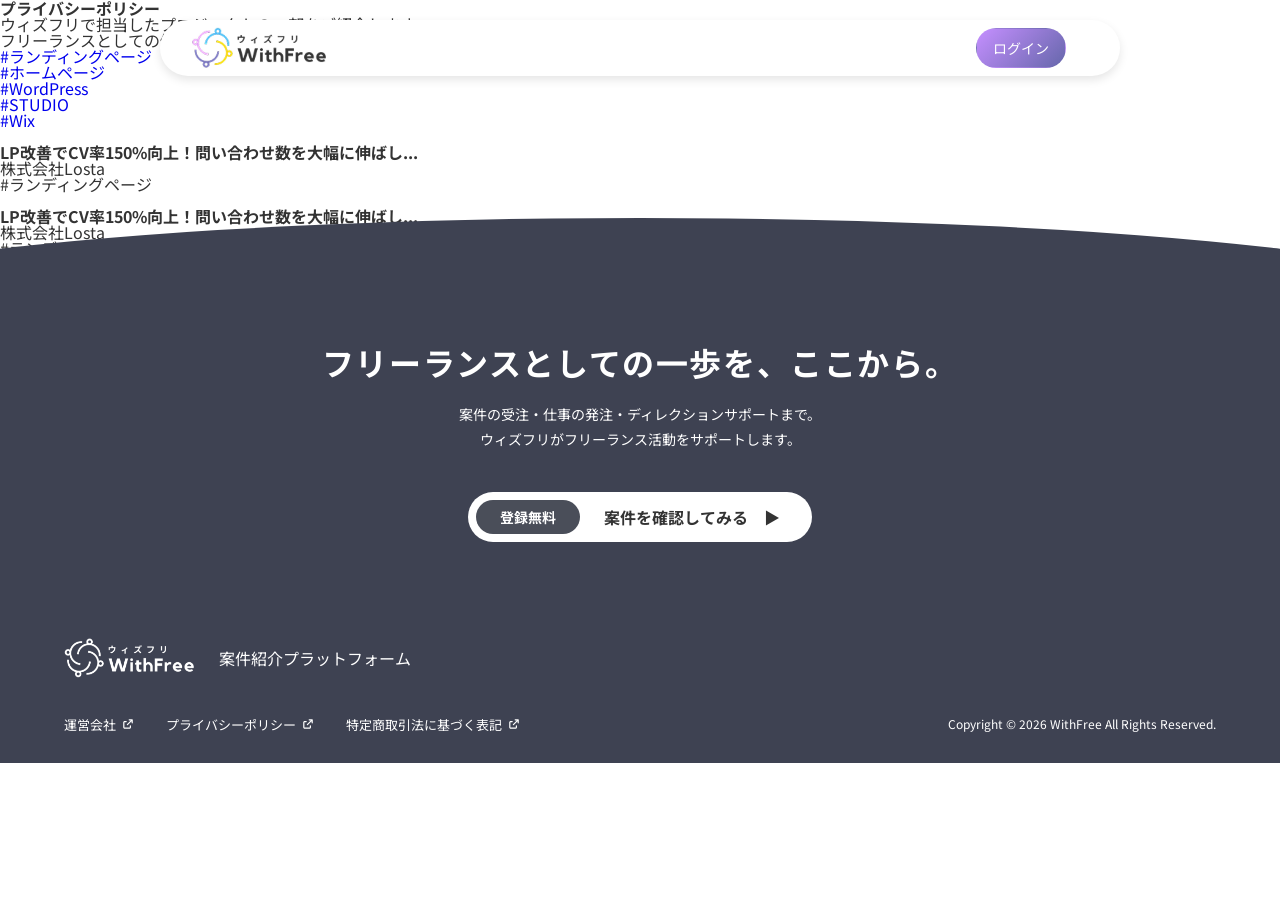
==== archive.html @ 6fb9c6f7 "子ページ　制作事例" ====
<!doctype html>
<html>
  <head>
    <meta charset="UTF-8" />
    <meta name="viewport" content="width=device-width, initial-scale=1.0" />
    <title>
      WithFree(ウィズフリ)-ストック収入も得られる！|クラウドソーシングサイト
    </title>
    <link rel="stylesheet" href="css/style.css" />
    <link
      rel="stylesheet"
      href="https://cdnjs.cloudflare.com/ajax/libs/font-awesome/6.5.1/css/all.min.css"
      integrity="sha512-DTOQO9RWCH3ppGqcWaEA1BIZOC6xxalwEsw9c2QQeAIftl+Vegovlnee1c9QX4TctnWMn13TZye+giMm8e2LwA=="
      crossorigin="anonymous"
      referrerpolicy="no-referrer"
    />
    <link
      href="https://fonts.googleapis.com/css2?family=Noto+Sans+JP:wght@400;700&display=swap"
      rel="stylesheet"
    />
    <link
      href="https://fonts.googleapis.com/css2?family=Barlow:wght@400;600;700;800;900&display=swap"
      rel="stylesheet"
    />
    <link rel="preconnect" href="https://fonts.googleapis.com" />
    <link rel="preconnect" href="https://fonts.gstatic.com" crossorigin />
    <link
      href="https://fonts.googleapis.com/css2?family=Petit+Formal+Script&display=swap"
      rel="stylesheet"
    />
  </head>

  <body class="page-top">
    <div id="loading" class="loading">
      <div class="loader">Loading...</div>
    </div>
    <!-- <div id="page_top"><a href="#"></a></div> -->
    <header>
      <div class="header_inner">
        <h2 class="title">
          <a href="./index.html"><img src="./img/logo-withfree.png" /></a>
        </h2>
        <nav class="header_wrap">
          <div class="header_wrap_nav">
            <a href="" class="header_wrap_nav_a button_login">ログイン</a>
          </div>
        </nav>
        <div class="h-open sp-only">
          <span></span>
          <span></span>
          <span></span>
        </div>
      </div>
      <nav id="h-nav" class="sp-only">
        <div id="h-nav__list">
          <ul>
            <li><a href=""></a></li>
            <li><a href=""></a></li>
            <li><a href=""></a></li>
            <li><a href=""></a></li>
            <li><a href=""></a></li>
            <li><a href=""></a></li>
            <li><a href=""></a></li>
          </ul>
        </div>
      </nav>
    </header>
    <main>
      <article>
        <section id="archive-heading">
          <h2>プライバシーポリシー</h2>
          <p>ウィズフリで担当したプロジェクトの一部をご紹介します。</p>
          <p>フリーランスとしての働き方や案件のイメージをご覧ください。</p>
        </section>
        <section id="archive-works">
          <ul class="archive-works_category">
            <li><a href="#">#ランディングページ</a></li>
            <li><a href="#">#ホームページ</a></li>
            <li><a href="#">#WordPress</a></li>
            <li><a href="#">#STUDIO</a></li>
            <li><a href="#">#Wix</a></li>
          </ul>
          <div class="archive-works_all">
            <div class="archive-works_all_card">
              <div class="archive-works_all_card_img">
                <img src="" />
              </div>
              <h4 class="archive-works_all_card_heading">
                LP改善でCV率150%向上！問い合わせ数を大幅に伸ばし...
              </h4>
              <p class="archive-works_all_card_customer">株式会社Losta</p>
              <p class="archive-works_all_card_category">#ランディングページ</p>
            </div>
            <div class="archive-works_all_card">
              <div class="archive-works_all_card_img">
                <img src="" />
              </div>
              <h4 class="archive-works_all_card_heading">
                LP改善でCV率150%向上！問い合わせ数を大幅に伸ばし...
              </h4>
              <p class="archive-works_all_card_customer">株式会社Losta</p>
              <p class="archive-works_all_card_category">#ランディングページ</p>
            </div>
            <div class="archive-works_all_card">
              <div class="archive-works_all_card_img">
                <img src="" />
              </div>
              <h4 class="archive-works_all_card_heading">
                LP改善でCV率150%向上！問い合わせ数を大幅に伸ばし...
              </h4>
              <p class="archive-works_all_card_customer">株式会社Losta</p>
              <p class="archive-works_all_card_category">#ランディングページ</p>
            </div>
          </div>
        </section>
        <footer>
          <div class="footer-wrapper">
            <div class="footer-wrapper_message">
              <h3>フリーランスとしての一歩を、ここから。</h3>
              <p>案件の受注・仕事の発注・ディレクションサポートまで。</p>
              <p>ウィズフリがフリーランス活動をサポートします。</p>
              <div class="top-cta_free_button">
                <h5 class="top-cta_free_button_registration">登録無料</h5>
                <h5 class="top-cta_free_button_serch">案件を確認してみる　▶</h5>
              </div>
            </div>
            <div class="footer-wrapper_info">
              <img src="./img/ロゴ_ウィズフリ.svg" />
              <h6>案件紹介プラットフォーム</h6>
            </div>
            <div class="footer-wrapper_bottom">
              <ul>
                <li>
                  <a>運営会社 <img src="./img/icon_arrow.svg" /></a>
                </li>
                <li>
                  <a>プライバシーポリシー <img src="./img/icon_arrow.svg" /></a>
                </li>
                <li>
                  <a
                    >特定商取引法に基づく表記 <img src="./img/icon_arrow.svg"
                  /></a>
                </li>
              </ul>
              <h6>Copyright © 2026 WithFree All Rights Reserved.</h6>
            </div>
          </div>
        </footer>
      </article>
    </main>
    <script src="https://ajax.googleapis.com/ajax/libs/jquery/3.7.0/jquery.min.js"></script>
    <script src="./js/loading.js"></script>
    <script type="text/javascript" src="./js/header.js"></script>
    <script type="text/javascript" src="./js/fadein.js"></script>
    <script type="text/javascript" src="./js/faq.js"></script>
    <script type="text/javascript" src="./js/casestudies-slider.js"></script>
    <script type="text/javascript" src="./js/smooth_scroll.js"></script>
  </body>
</html>
---- css/style.css ----
@charset "UTF-8";
html,
body,
div,
span,
object,
iframe,
h1,
h2,
h3,
h4,
h5,
h6,
p,
blockquote,
pre,
abbr,
address,
cite,
code,
del,
dfn,
em,
img,
ins,
kbd,
q,
samp,
small,
strong,
sub,
sup,
var,
b,
i,
dl,
dt,
dd,
ol,
ul,
li,
fieldset,
form,
label,
legend,
table,
caption,
tbody,
tfoot,
thead,
tr,
th,
td,
article,
aside,
canvas,
details,
figcaption,
figure,
footer,
header,
hgroup,
menu,
nav,
section,
summary,
time,
mark,
audio,
video {
  margin: 0;
  padding: 0;
  border: 0;
  outline: 0;
  font-size: 100%;
  vertical-align: baseline;
  background: transparent;
}

body {
  line-height: 1;
}

article,
aside,
details,
figcaption,
figure,
footer,
header,
hgroup,
menu,
nav,
section {
  display: block;
}

nav ul {
  list-style: none;
}

blockquote,
q {
  quotes: none;
}

blockquote:before,
blockquote:after,
q:before,
q:after {
  content: "";
  content: none;
}

a {
  margin: 0;
  padding: 0;
  font-size: 100%;
  vertical-align: baseline;
  background: transparent;
  border: none;
}

/* change colours to suit your needs */
ins {
  background-color: #ff9;
  color: #000;
  text-decoration: none;
}

/* change colours to suit your needs */
mark {
  background-color: #ff9;
  color: #000;
  font-style: italic;
  font-weight: bold;
}

del {
  text-decoration: line-through;
}

abbr[title],
dfn[title] {
  border-bottom: 1px dotted;
  cursor: help;
}

table {
  border-collapse: collapse;
  border-spacing: 0;
}

/* change border colour to suit your needs */
hr {
  display: block;
  height: 1px;
  border: 0;
  border-top: 1px solid #cccccc;
  margin: 1em 0;
  padding: 0;
}

input,
select {
  vertical-align: middle;
}

ul {
  list-style: none;
}

li {
  list-style: none;
}

html,
body {
  scroll-behavior: smooth;
  overflow-x: hidden;
}

a {
  text-decoration: none;
}

body {
  font-family: "Noto Sans JP", system-ui, -apple-system, "Segoe UI", Roboto, "Helvetica Neue", Arial, "Hiragino Kaku Gothic ProN", "Yu Gothic", Meiryo, sans-serif;
}

.loading {
  position: fixed;
  inset: 0;
  display: grid;
  place-items: center;
  background: #5c6bc0;
  z-index: 99999;
  opacity: 1;
  visibility: visible;
  transition: opacity 0.5s ease, visibility 0.5s ease;
}

/* ロード完了でフェードアウトする */
.loading.is-hidden {
  opacity: 0;
  visibility: hidden;
  pointer-events: none;
}

.loader,
.loader:before,
.loader:after {
  border-radius: 50%;
  width: 2.5em;
  height: 2.5em;
  -webkit-animation-fill-mode: both;
  animation-fill-mode: both;
  -webkit-animation: load7 1.8s infinite ease-in-out;
  animation: load7 1.8s infinite ease-in-out;
}

.loader {
  color: #ffffff;
  font-size: 10px;
  margin: 80px auto;
  position: relative;
  text-indent: -9999em;
  -webkit-transform: translateZ(0);
  -ms-transform: translateZ(0);
  transform: translateZ(0);
  -webkit-animation-delay: -0.16s;
  animation-delay: -0.16s;
}

.loader:before,
.loader:after {
  content: "";
  position: absolute;
  top: 0;
}

.loader:before {
  left: -3.5em;
  -webkit-animation-delay: -0.32s;
  animation-delay: -0.32s;
}

.loader:after {
  left: 3.5em;
}

@-webkit-keyframes load7 {
  0%, 80%, 100% {
    box-shadow: 0 2.5em 0 -1.3em;
  }
  40% {
    box-shadow: 0 2.5em 0 0;
  }
}
@keyframes load7 {
  0%, 80%, 100% {
    box-shadow: 0 2.5em 0 -1.3em;
  }
  40% {
    box-shadow: 0 2.5em 0 0;
  }
}
:root {
  --header-h: 70px;
}

header {
  height: var(--header-h);
  box-sizing: border-box;
  padding: 0;
  position: fixed;
  top: 0;
  left: 0;
  width: 100%;
  z-index: 1000;
  background-color: transparent;
  top: 0;
  left: 0;
  z-index: 1000;
  display: flex;
  align-items: center;
}
header .header_inner {
  width: 70%;
  height: 80%;
  display: flex;
  margin: 2% auto 0;
  padding: 0 2.5%;
  display: flex;
  justify-content: space-between;
  align-items: center;
  gap: 3rem;
  position: relative;
  border-radius: 20%;
  background-color: #ffffff;
  border-radius: 100vmax;
  box-shadow: 0 4px 10px rgba(0, 0, 0, 0.1);
}
header .header_inner .title {
  width: 15%;
}
@media screen and (max-width: 768px) {
  header .header_inner .title {
    width: 20%;
  }
}
@media screen and (max-width: 480px) {
  header .header_inner .title {
    width: 30%;
  }
}
header .header_inner .title a img {
  width: 100%;
  display: block;
  object-fit: cover;
}
header .header_inner .header_wrap {
  width: 15%;
  display: block;
  transition: all 0.5s ease-in-out;
  text-align: center;
  font-size: 14px;
}
@media screen and (max-width: 1024px) {
  header .header_inner .header_wrap {
    width: 60%;
    display: block;
    font-size: 10px;
  }
}
@media screen and (max-width: 768px) {
  header .header_inner .header_wrap {
    display: none;
  }
}
@media screen and (max-width: 480px) {
  header .header_inner .header_wrap {
    display: none;
  }
}
header .header_inner .header_wrap .header_wrap_nav {
  display: inline-block;
  margin: 0 0.5rem;
}
@media screen and (max-width: 1024px) {
  header .header_inner .header_wrap .header_wrap_nav {
    margin: 0 0.5rem;
  }
}
@media screen and (max-width: 768px) {
  header .header_inner .header_wrap .header_wrap_nav {
    margin: 0 0.25rem;
  }
}
header .header_inner .header_wrap .header_wrap_nav_a {
  position: relative;
  display: inline-block;
  text-decoration: none;
  color: #252f66;
  transition: color 0.4s ease, opacity 0.4s ease;
}
header .header_inner .header_wrap .header_wrap_nav_a::after {
  content: "";
  position: absolute;
  left: 0;
  bottom: -6px;
  width: 100%;
  height: 2px;
  background: #252f66;
  transform: scaleX(0);
  transform-origin: left;
  opacity: 0;
  transition: transform 0.4s ease, opacity 0.4s ease;
}
header .header_inner .header_wrap .header_wrap_nav_a:hover::after {
  transform: scaleX(1);
  opacity: 1;
}
header .header_inner .header_wrap .header_wrap_nav_a.button_login {
  padding: 0.75rem 1rem;
  background-image: linear-gradient(135deg, #c58fff 0%, #6667ab 100%);
  color: #ffffff;
  border-radius: 40px;
  display: inline-flex;
  align-items: center;
  justify-content: center;
  border: 1.5px solid transparent;
  transition: background-color 0.4s ease, color 0.4s ease, border-color 0.4s ease, opacity 0.4s ease, transform 0.4s ease;
}
@media screen and (max-width: 1024px) {
  header .header_inner .header_wrap .header_wrap_nav_a.button_login {
    padding: 0.5rem 0.75rem;
  }
}
header .header_inner .header_wrap .header_wrap_nav_a.button_login::after {
  content: none;
}
header .header_inner .header_wrap .header_wrap_nav_a.button_login:hover {
  background-color: #ffffff;
  color: #6667ab;
  background-image: linear-gradient(#ffffff, #ffffff), linear-gradient(135deg, #c58fff 0%, #6667ab 100%); /* 外側のグラデーション枠 */
  background-clip: padding-box, border-box;
  opacity: 1;
}
header .h-open {
  position: absolute;
  z-index: 1000000;
  top: 50%;
  right: 0;
  cursor: pointer;
  aspect-ratio: 1/1;
  width: 3.75rem;
  height: 3.75rem;
  text-align: center;
  transform: translateY(-50%);
}
@media screen and (max-width: 1024px) {
  header .h-open {
    display: none;
  }
}
@media screen and (max-width: 768px) {
  header .h-open {
    display: block;
  }
}
@media screen and (max-width: 480px) {
  header .h-open {
    display: block;
  }
}
@media screen and (max-width: 768px) {
  header .h-open span {
    display: inline-block;
    transition: all 0.4s;
    position: absolute;
    height: 0.2rem;
    border-radius: 2px;
    background-color: #333333;
    width: 50%;
  }
}
header .h-open span:nth-of-type(1) {
  top: 32%;
}
header .h-open span:nth-of-type(2) {
  top: 50%;
}
header .h-open span:nth-of-type(3) {
  top: 68%;
}
header .h-open.active span:nth-of-type(1) {
  left: 24px;
  top: 26px;
  left: 15px;
  transform: translateY(6px) rotate(-45deg);
  width: 50%;
}
header .h-open.active span:nth-of-type(2) {
  opacity: 0;
}
header .h-open.active span:nth-of-type(3) {
  top: 38px;
  left: 15px;
  transform: translateY(-6px) rotate(45deg);
  width: 50%;
}
@media screen and (max-width: 1024px) {
  header .sp-only {
    display: none;
  }
}
@media screen and (max-width: 768px) {
  header .sp-only {
    display: block;
  }
}
@media screen and (max-width: 480px) {
  header .sp-only {
    display: block;
  }
}
header #h-nav {
  display: none;
}
@media screen and (max-width: 768px) {
  header #h-nav {
    display: block;
    position: fixed;
    z-index: 999;
    top: 0;
    right: 0;
    width: 75%;
    height: 100vh;
    background-color: #fff;
    box-shadow: 0px 10px 10px rgba(0, 0, 0, 0.2);
    background-color: #ccc;
    transform: translateX(100%);
    transition: transform 0.5s ease;
  }
}
@media screen and (max-width: 480px) {
  header #h-nav {
    display: block;
    position: fixed;
    z-index: 999;
    top: 0;
    right: 0;
    width: 75%;
    height: 100vh;
    background-color: #fff;
    box-shadow: 0px 10px 10px rgba(0, 0, 0, 0.2);
    background-color: #ccc;
    transform: translateX(100%);
    transition: transform 0.5s ease;
  }
}
header #h-nav ul {
  width: 70%;
  display: block;
  position: absolute;
  z-index: 999;
  top: 50%;
  left: 50%;
  transform: translate(-50%, -50%);
}
header #h-nav ul li {
  text-align: center;
  margin: 20% 0;
}
@media screen and (max-width: 768px) {
  header #h-nav ul li {
    margin: 10% 0;
  }
}
@media screen and (max-width: 480px) {
  header #h-nav ul li {
    margin: 12% 0;
  }
}
header #h-nav ul li a {
  color: #252f66;
  display: inline-block;
  padding: 0 0.5rem;
  font-size: 1.2rem;
  font-weight: 400;
  text-decoration: none;
  border-bottom: 1.5px solid #296aa2;
  line-height: 1.5;
}
@media screen and (max-width: 768px) {
  header #h-nav ul li a {
    font-size: 1rem;
  }
}
@media screen and (max-width: 480px) {
  header #h-nav ul li a {
    font-size: 0.95rem;
  }
}
@media screen and (max-width: 768px) {
  header #h-nav.panelactive {
    transform: translateX(0);
    background-color: #f1f1f1;
  }
}
@media screen and (max-width: 480px) {
  header #h-nav.panelactive {
    transform: translateX(0);
  }
}

/* フェードアップのスタイル */
.fadeUp {
  animation: fadeUpAnime 0.8s forwards; /* fadeUpAnimeを0.8秒で一回実行 */
  opacity: 0;
}

/* フェードレフトのスタイル */
.fadeLeft {
  animation: fadeLeftAnime 0.8s forwards; /* fadeLeftAnimeを0.8秒で一回実行 */
  opacity: 0;
  overflow: hidden;
}

/* フェードライトのスタイル */
.fadeRight {
  animation: fadeRightAnime 0.8s forwards; /* fadeRightAnimeを0.8秒で一回実行 */
  opacity: 0;
  overflow: hidden;
}

/* トリガーアニメーションのスタイル */
.fadeUpTrigger,
.fadeLeftTrigger,
.fadeRightTrigger {
  opacity: 0; /* 最初は非表示 */
}

@keyframes fadeUpAnime {
  from {
    opacity: 0; /* 最初は非表示 */
    transform: translateY(100px); /* 100px下に動かす */
  }
  to {
    opacity: 1; /* 可視化する */
    transform: translateY(0); /* 元の位置に戻す */
  }
}
@keyframes fadeLeftAnime {
  from {
    opacity: 0; /* 最初は非表示 */
    transform: translateX(100px); /* 100px右に動かす */
  }
  to {
    opacity: 1; /* 可視化する */
    transform: translateX(0); /* 元の位置に戻す */
  }
}
@keyframes fadeRightAnime {
  from {
    opacity: 0; /* 最初は非表示 */
    transform: translateX(-100px); /* 100px左に動かす */
  }
  to {
    opacity: 1; /* 可視化する */
    transform: translateX(0); /* 元の位置に戻す */
  }
}
.page-top {
  font-size: 16px;
}
@media screen and (max-width: 1024px) {
  .page-top {
    font-size: 100%;
  }
}
@media screen and (max-width: 768px) {
  .page-top {
    font-size: 60%;
  }
}
@media screen and (max-width: 480px) {
  .page-top {
    font-size: 80%;
  }
}
.page-top {
  box-sizing: border-box;
  color: #333333;
}
.page-top main article #top-fv {
  background-image: url(/img/fv-background.svg);
  background-repeat: no-repeat;
  background-size: cover;
  background-position: center;
}
.page-top main article #top-fv .fv {
  width: 100%;
  background-attachment: fixed;
  background-position: center;
  background-size: cover;
  background-repeat: no-repeat;
  color: #515151;
}
.page-top main article #top-fv .fv .fv-wrapper {
  width: 90%;
  margin: 0 auto;
  padding: 8rem 0 2rem;
  display: flex;
  justify-content: center;
}
.page-top main article #top-fv .fv .fv-wrapper .fv-wrapper_group {
  width: 50%;
}
.page-top main article #top-fv .fv .fv-wrapper .fv-wrapper_group p {
  width: 40%;
  margin: 0 auto;
  padding: 0.5rem 1rem;
  text-align: center;
  color: #ffffff;
  background-image: linear-gradient(135deg, #c58fff 0%, #6667ab 100%);
  border-radius: 20px;
}
.page-top main article #top-fv .fv .fv-wrapper .fv-wrapper_group .fv-wrapper_group_logogroup {
  width: 100%;
  margin: 2rem 0;
  display: flex;
  gap: 5%;
  align-items: center;
}
.page-top main article #top-fv .fv .fv-wrapper .fv-wrapper_group .fv-wrapper_group_logogroup .fv-wrapper_group_logogroup_img {
  width: 30%;
}
.page-top main article #top-fv .fv .fv-wrapper .fv-wrapper_group .fv-wrapper_group_logogroup .fv-wrapper_group_logogroup_img img {
  width: 100%;
}
.page-top main article #top-fv .fv .fv-wrapper .fv-wrapper_group .fv-wrapper_group_logogroup h4 {
  display: inline-block;
  font-size: 22px;
}
.page-top main article #top-fv .fv .fv-wrapper .fv-wrapper_group h1 {
  font-size: 30px;
  line-height: 40px;
}
.page-top main article #top-fv .fv .fv-wrapper .fv-wrapper_group h2 {
  margin: 2rem 0;
  font-size: 18px;
  line-height: 26px;
}
.page-top main article #top-fv .fv .fv-wrapper .fv-wrapper_group .fv-wrapper_group_worries {
  margin: 1rem auto;
}
.page-top main article #top-fv .fv .fv-wrapper .fv-wrapper_group .fv-wrapper_group_worries h3 {
  margin-bottom: 1rem;
  text-align: center;
}
.page-top main article #top-fv .fv .fv-wrapper .fv-wrapper_group .fv-wrapper_group_worries .fv-wrapper_group_worries_img {
  width: 60%;
  margin: 0 auto;
}
.page-top main article #top-fv .fv .fv-wrapper .fv-wrapper_group .fv-wrapper_group_worries .fv-wrapper_group_worries_img img {
  width: 100%;
}
.page-top main article #top-fv .fv .fv-wrapper .fv-wrapper_img {
  width: 50%;
}
.page-top main article #top-fv .fv .fv-wrapper .fv-wrapper_img img {
  width: 100%;
}
.page-top main article #top-fv #top-customers {
  padding: 1rem 0;
  background-color: #ffffff;
}
.page-top main article #top-fv #top-customers .top-customers_slider {
  display: flex;
  gap: 1.5rem;
  overflow: hidden;
}
.page-top main article #top-fv #top-customers .top-customers_slider li {
  width: auto;
  height: 100%;
}
.page-top main article #top-fv #top-customers .top-customers_slider :nth-child(odd) {
  animation: loop3 80s -40s linear infinite;
}
.page-top main article #top-fv #top-customers .top-customers_slider :nth-child(even) {
  animation: loop4 80s linear infinite;
}
@keyframes loop3 {
  0% {
    transform: translateX(100%);
  }
  to {
    transform: translateX(-100%);
  }
}
@keyframes loop4 {
  0% {
    transform: translateX(0);
  }
  to {
    transform: translateX(-200%);
  }
}
.page-top main article #top-fv #top-forallfreelancers .top-forallfreelancers_wrapper {
  width: 90%;
  margin: 0 auto;
  padding: 4rem 0;
}
.page-top main article #top-fv #top-forallfreelancers .top-forallfreelancers_wrapper h3 {
  display: inline-block;
  background-image: linear-gradient(to right, #c58fff 0%, #6667ab 100%);
  -webkit-background-clip: text;
  background-clip: text;
  color: transparent;
  font-size: 40px;
  font-weight: bold;
  opacity: 0.2;
}
.page-top main article #top-fv #top-forallfreelancers .top-forallfreelancers_wrapper p {
  margin: 2rem 0;
  line-height: 1.5;
  color: #4b5563;
  font-weight: bold;
}
.page-top main article #top-fv #top-forallfreelancers .top-forallfreelancers_wrapper .top-forallfreelancers_wrapper_slider {
  display: flex;
  gap: 1.5rem;
  overflow: hidden;
}
.page-top main article #top-fv #top-forallfreelancers .top-forallfreelancers_wrapper .top-forallfreelancers_wrapper_slider li {
  width: 100%;
  height: 100%;
  flex-shrink: 0;
  width: calc((100% - 4.5rem) / 4);
  animation: loopSlider 20s ease-in-out infinite;
}
.page-top main article #top-fv #top-forallfreelancers .top-forallfreelancers_wrapper .top-forallfreelancers_wrapper_slider li img {
  width: 100%;
  height: auto;
  display: block;
}
.page-top main article #top-fv #top-forallfreelancers .top-forallfreelancers_wrapper .slider-pagination {
  display: flex;
  justify-content: flex-end;
  gap: 8px;
  margin-top: 24px;
}
.page-top main article #top-fv #top-forallfreelancers .top-forallfreelancers_wrapper .slider-pagination .dot {
  width: 32px;
  height: 3px;
  background-color: #ffffff;
  animation: activeDot 20s infinite;
}
.page-top main article #top-fv #top-forallfreelancers .top-forallfreelancers_wrapper .slider-pagination .dot:nth-child(1) {
  animation-delay: 0s;
}
.page-top main article #top-fv #top-forallfreelancers .top-forallfreelancers_wrapper .slider-pagination .dot:nth-child(2) {
  animation-delay: -15s;
}
.page-top main article #top-fv #top-forallfreelancers .top-forallfreelancers_wrapper .slider-pagination .dot:nth-child(3) {
  animation-delay: -10s;
}
.page-top main article #top-fv #top-forallfreelancers .top-forallfreelancers_wrapper .slider-pagination .dot:nth-child(4) {
  animation-delay: -5s;
}
@keyframes loopSlider {
  /* 1枚目（初期位置）で一時停止：0%〜15% */
  0%, 15% {
    transform: translateX(0);
  }
  /* 2枚目へ移動して一時停止：25%〜40% */
  25%, 40% {
    transform: translateX(calc(-100% - 1.5rem));
  }
  /* 3枚目へ移動して一時停止：50%〜65% */
  50%, 65% {
    transform: translateX(calc(-200% - 3rem));
  }
  /* 4枚目へ移動して一時停止：75%〜90% */
  75%, 90% {
    transform: translateX(calc(-300% - 4.5rem));
  }
  /* 次のループへ繋ぐ（1枚目と同じ状態）：100% */
  100% {
    transform: translateX(calc(-400% - 6rem));
  }
}
@keyframes activeDot {
  0%, 24.99% {
    background-color: #6667ab;
  }
  25%, 100% {
    background-color: #ffffff;
  }
}
.page-top main article #top-introduction {
  background-image: url(/img/introduction.svg);
  background-size: cover;
  background-position: center;
  background-repeat: no-repeat;
}
.page-top main article #top-introduction .top-introduction_wrapper {
  width: 90%;
  margin: 0 auto;
  padding: 5vw 0;
}
.page-top main article #top-introduction .top-introduction_wrapper h4 {
  padding: 3rem 0;
  line-height: 1.5;
  font-size: 30px;
  color: #515151;
}
.page-top main article #top-introduction .top-introduction_wrapper .top-introduction_wrapper_group {
  width: 80%;
  margin-bottom: -120px;
  padding: 2rem 2rem;
  display: flex;
  flex-wrap: wrap;
  gap: 1rem;
  background-color: #ffffff;
  box-shadow: 0 4px 20px rgba(0, 0, 0, 0.1);
  border-radius: 0 50px 0 0;
  position: relative;
  z-index: 5;
}
.page-top main article #top-introduction .top-introduction_wrapper .top-introduction_wrapper_group li {
  padding: 0.5rem 1rem;
  background-color: #f1f1f1;
  border-radius: 20px;
  font-weight: 500;
  white-space: nowrap;
}
.page-top main article #top-features {
  background-image: url(/img/featuresofwithfree.svg);
  background-repeat: no-repeat;
  background-size: cover;
  background-position: center;
  padding: 8rem 0 4rem;
  color: #515151;
}
.page-top main article #top-features .top-features_wrapper {
  width: 90%;
  margin: 0 auto;
}
.page-top main article #top-features .top-features_wrapper .top-features_wrapper_heading {
  text-align: center;
}
.page-top main article #top-features .top-features_wrapper .top-features_wrapper_heading .top-features_wrapper_heading_main {
  margin: 0.5rem 0;
  font-size: 34px;
}
.page-top main article #top-features .top-features_wrapper .top-features_wrapper_heading .top-features_wrapper_heading_sub {
  margin-bottom: 2rem;
  font-size: 18px;
}
.page-top main article #top-features .top-features_wrapper .top-features_wrapper_heading p {
  line-height: 1.5;
  font-size: 16px;
}
.page-top main article #top-features .top-features_wrapper .top-features_wrapper_point {
  display: flex;
  justify-content: center;
  align-items: center;
  margin: 2rem 0;
  gap: 2.5%;
}
.page-top main article #top-features .top-features_wrapper .top-features_wrapper_point .top-features_wrapper_point_item {
  padding: 0.5rem 1rem 0.75rem;
  background-image: linear-gradient(-45deg, #a5b1f4 0%, #6b7dd7 100%);
  color: #ffffff;
  line-height: 1.25;
  border-radius: 50px;
  text-align: center;
}
.page-top main article #top-features .top-features_wrapper .top-features_wrapper_point .top-features_wrapper_point_item span {
  font-size: 10px;
  line-height: 2;
  letter-spacing: 0.05em;
}
.page-top main article #top-features .top-features_wrapper .top-features_wrapper_group {
  display: flex;
  justify-content: center;
  align-items: center;
  margin-bottom: 4rem;
}
.page-top main article #top-features .top-features_wrapper .top-features_wrapper_group:nth-child(even) {
  flex-direction: row-reverse;
}
.page-top main article #top-features .top-features_wrapper .top-features_wrapper_group .top-features_wrapper_group_img {
  width: 48%;
}
.page-top main article #top-features .top-features_wrapper .top-features_wrapper_group .top-features_wrapper_group_img img {
  width: 100%;
  height: auto;
}
.page-top main article #top-features .top-features_wrapper .top-features_wrapper_group .top-features_wrapper_group_description {
  width: 48%;
}
.page-top main article #top-features .top-features_wrapper .top-features_wrapper_group .top-features_wrapper_group_description .top-features_wrapper_group_description_heading {
  display: flex;
  align-items: flex-end;
  gap: 1rem;
  margin-bottom: 1.75rem;
}
.page-top main article #top-features .top-features_wrapper .top-features_wrapper_group .top-features_wrapper_group_description .top-features_wrapper_group_description_heading .top-features_wrapper_group_description_headin_gnumber {
  font-size: 60px;
  font-weight: bold;
  color: #6667ab;
  line-height: 1;
  padding-bottom: 0.5rem;
}
.page-top main article #top-features .top-features_wrapper .top-features_wrapper_group .top-features_wrapper_group_description .top-features_wrapper_group_description_heading .top-features_wrapper_group_description_heading_slash {
  display: inline-block;
  width: 4rem;
  height: 2px;
  background-color: #dadada;
  transform: rotate(-60deg);
  margin-bottom: 1rem;
}
.page-top main article #top-features .top-features_wrapper .top-features_wrapper_group .top-features_wrapper_group_description .top-features_wrapper_group_description_heading .top-features_wrapper_group_description_heading_title {
  font-size: 24px;
  font-weight: bold;
  color: #333333;
  margin: 0 0 6px 0;
}
.page-top main article #top-features .top-features_wrapper .top-features_wrapper_group .top-features_wrapper_group_description p {
  line-height: 1.6;
  color: #666666;
  margin-bottom: 32px;
}
.page-top main article #top-features .top-features_wrapper .top-features_wrapper_group .top-features_wrapper_group_description .top-features_wrapper_group_description_category {
  background-color: #ffffff;
  padding: 1.5rem;
  display: flex;
  flex-wrap: wrap;
  gap: 0.75rem;
  border-radius: 10px;
  box-shadow: 0 4px 20px rgba(0, 0, 0, 0.05);
}
.page-top main article #top-features .top-features_wrapper .top-features_wrapper_group .top-features_wrapper_group_description .top-features_wrapper_group_description_category li {
  background-color: #f1f1f1;
  padding: 0.5rem 1rem;
  border-radius: 50px;
  font-size: 12px;
  color: #2b2b33;
  white-space: nowrap;
}
.page-top main article #top-features .top-features_wrapper .top-features_wrapper_group .top-features_wrapper_group_description .top-features_wrapper_group_description_category li:last-child {
  background-color: transparent;
  padding: 0.5rem 1rem;
  color: #777777;
}
.page-top main article #top-whychoosewithfree {
  margin-top: 4rem;
}
.page-top main article #top-whychoosewithfree .top-whychoosewithfree_wrapper {
  width: 90%;
  margin: 0 auto;
}
.page-top main article #top-whychoosewithfree .top-whychoosewithfree_wrapper .top-whychoosewithfree_wrapper_heading {
  text-align: center;
}
.page-top main article #top-whychoosewithfree .top-whychoosewithfree_wrapper .top-whychoosewithfree_wrapper_heading .top-whychoosewithfree_wrapper_heading_main {
  margin: 0.5rem 0;
  font-size: 34px;
}
.page-top main article #top-whychoosewithfree .top-whychoosewithfree_wrapper .top-whychoosewithfree_wrapper_heading .top-whychoosewithfree_wrapper_heading_sub {
  margin-bottom: 2rem;
  font-size: 18px;
}
.page-top main article #top-whychoosewithfree .top-whychoosewithfree_wrapper .top-whychoosewithfree_wrapper_merit {
  display: flex;
  justify-content: center;
  align-items: center;
  justify-content: flex-start;
  gap: 2rem;
  margin-right: auto;
}
.page-top main article #top-whychoosewithfree .top-whychoosewithfree_wrapper .top-whychoosewithfree_wrapper_merit li {
  padding: 0.5rem 1rem;
  border-radius: 20px;
  font-size: 16px;
}
.page-top main article #top-whychoosewithfree .top-whychoosewithfree_wrapper .top-whychoosewithfree_wrapper_merit .top-whychoosewithfree_wrapper_merit_accept {
  color: #ffffff;
  background-image: linear-gradient(-45deg, #a5b1f4 0%, #6b7dd7 100%);
}
.page-top main article #top-whychoosewithfree .top-whychoosewithfree_wrapper .top-whychoosewithfree_wrapper_merit .top-whychoosewithfree_wrapper_merit_order {
  color: #6b7dd7;
  border: 1.5px solid transparent;
  background-image: linear-gradient(#ffffff, #ffffff), linear-gradient(-45deg, #a5b1f4 0%, #6b7dd7 100%); /* 外側のグラデーション枠 */
  background-clip: padding-box, border-box;
}
.page-top main article #top-whychoosewithfree .top-whychoosewithfree_wrapper .top-whychoosewithfree_wrapper_group {
  margin-top: 4rem;
}
.page-top main article #top-whychoosewithfree .top-whychoosewithfree_wrapper .top-whychoosewithfree_wrapper_group .top-whychoosewithfree_wrapper_group_heading {
  display: flex;
  align-items: center;
  gap: 1.5rem;
  padding-bottom: 1.5rem;
  border-bottom: 2px dotted #cccccc;
  margin-bottom: 1.5rem;
}
.page-top main article #top-whychoosewithfree .top-whychoosewithfree_wrapper .top-whychoosewithfree_wrapper_group .top-whychoosewithfree_wrapper_group_heading .top-whychoosewithfree_wrapper_group_heading_number {
  background-color: #5c6bc0;
  color: #ffffff;
  border-radius: 50%;
  width: 72px;
  height: 72px;
  display: flex;
  flex-direction: column;
  justify-content: center;
  align-items: center;
  flex-shrink: 0;
}
.page-top main article #top-whychoosewithfree .top-whychoosewithfree_wrapper .top-whychoosewithfree_wrapper_group .top-whychoosewithfree_wrapper_group_heading .top-whychoosewithfree_wrapper_group_heading_number p:first-child {
  font-size: 12px;
  margin: 0 0 4px 0;
}
.page-top main article #top-whychoosewithfree .top-whychoosewithfree_wrapper .top-whychoosewithfree_wrapper_group .top-whychoosewithfree_wrapper_group_heading .top-whychoosewithfree_wrapper_group_heading_number p:last-child {
  font-size: 28px;
  font-weight: bold;
}
.page-top main article #top-whychoosewithfree .top-whychoosewithfree_wrapper .top-whychoosewithfree_wrapper_group .top-whychoosewithfree_wrapper_group_heading h4 {
  font-size: 24px;
  font-weight: bold;
  color: #333333;
  margin: 0;
}
.page-top main article #top-whychoosewithfree .top-whychoosewithfree_wrapper .top-whychoosewithfree_wrapper_group > p {
  line-height: 1.8;
  color: #666666;
  margin-bottom: 2.5rem;
}
.page-top main article #top-whychoosewithfree .top-whychoosewithfree_wrapper .top-whychoosewithfree_wrapper_group .top-whychoosewithfree_wrapper_group_card {
  display: flex;
  justify-content: space-between;
  gap: 24px;
}
.page-top main article #top-whychoosewithfree .top-whychoosewithfree_wrapper .top-whychoosewithfree_wrapper_group .top-whychoosewithfree_wrapper_group_card .top-whychoosewithfree_wrapper_group_card_item {
  width: calc((100% - 48px) / 3);
  background-color: #ffffff;
  border-radius: 12px;
  box-shadow: 0 4px 15px rgba(0, 0, 0, 0.05);
  overflow: hidden;
}
.page-top main article #top-whychoosewithfree .top-whychoosewithfree_wrapper .top-whychoosewithfree_wrapper_group .top-whychoosewithfree_wrapper_group_card .top-whychoosewithfree_wrapper_group_card_item .top-whychoosewithfree_wrapper_group_card_item_img {
  background-color: #f2f2f2;
  padding: 30px 20px;
  text-align: center;
  display: flex;
  justify-content: center;
  align-items: center;
}
.page-top main article #top-whychoosewithfree .top-whychoosewithfree_wrapper .top-whychoosewithfree_wrapper_group .top-whychoosewithfree_wrapper_group_card .top-whychoosewithfree_wrapper_group_card_item .top-whychoosewithfree_wrapper_group_card_item_img img {
  width: 80%;
  height: auto;
  object-fit: contain;
}
.page-top main article #top-whychoosewithfree .top-whychoosewithfree_wrapper .top-whychoosewithfree_wrapper_group .top-whychoosewithfree_wrapper_group_card .top-whychoosewithfree_wrapper_group_card_item .top-whychoosewithfree_wrapper_group_card_item_content {
  padding: 24px 20px;
}
.page-top main article #top-whychoosewithfree .top-whychoosewithfree_wrapper .top-whychoosewithfree_wrapper_group .top-whychoosewithfree_wrapper_group_card .top-whychoosewithfree_wrapper_group_card_item .top-whychoosewithfree_wrapper_group_card_item_content h3 {
  font-size: 18px;
  font-weight: bold;
  color: #333333;
  text-align: center;
  margin: 0 0 16px 0;
}
.page-top main article #top-whychoosewithfree .top-whychoosewithfree_wrapper .top-whychoosewithfree_wrapper_group .top-whychoosewithfree_wrapper_group_card .top-whychoosewithfree_wrapper_group_card_item .top-whychoosewithfree_wrapper_group_card_item_content p {
  font-size: 12px;
  line-height: 1.6;
  color: #666666;
  text-align: left;
  margin: 0;
}
.page-top main article #top-environment {
  margin: 4rem 0;
}
.page-top main article #top-environment .top-environment_wrapper {
  width: 90%;
  margin: 0 auto;
}
.page-top main article #top-environment .top-environment_wrapper h3 {
  font-size: 30px;
  line-height: 1.5;
}
.page-top main article #top-environment .top-environment_wrapper h3 span {
  margin: 0 0.2rem;
  background-image: linear-gradient(to right, #c58fff 0%, #6667ab 100%);
  -webkit-background-clip: text;
  background-clip: text;
  color: transparent;
  font-weight: bolder;
  font-size: 38px;
}
.page-top main article #top-environment .top-environment_wrapper .top-environment_group {
  display: flex;
  justify-content: space-between;
  gap: 5%;
}
.page-top main article #top-environment .top-environment_wrapper .top-environment_group .top-environment_group_textbox {
  width: 50%;
}
.page-top main article #top-environment .top-environment_wrapper .top-environment_group .top-environment_group_textbox .top-environment_group_textbox_text {
  margin: 1.5rem 0;
  line-height: 1.5;
}
.page-top main article #top-environment .top-environment_wrapper .top-environment_group .top-environment_group_textbox .top-environment_group_textbox_text span {
  margin: 0 0.2rem;
  background-image: linear-gradient(to right, #c58fff 0%, #6667ab 100%);
  -webkit-background-clip: text;
  background-clip: text;
  color: transparent;
  font-weight: bolder;
  font-size: 20px;
}
.page-top main article #top-environment .top-environment_wrapper .top-environment_group .top-environment_group_img {
  width: 40%;
  align-self: center;
}
.page-top main article #top-environment .top-environment_wrapper .top-environment_group .top-environment_group_img img {
  width: 100%;
}
.page-top main article .top-cta_free {
  position: relative;
  overflow: hidden;
  z-index: 1;
  padding: 8rem 0;
  margin-top: -50px;
  margin-bottom: -5px;
  background-image: linear-gradient(135deg, rgba(138, 178, 226, 0.85) 0%, rgba(155, 120, 198, 0.85) 100%), url("/img/cta_backgroundimg.svg");
  background-size: cover;
  background-position: center;
  background-repeat: no-repeat;
  color: #ffffff;
  text-align: center;
  -webkit-mask-image: radial-gradient(ellipse 60% 50px at top center, transparent 99%, black 100%);
  mask-image: radial-gradient(ellipse 60% 50px at top center, transparent 99%, black 100%);
}
.page-top main article .top-cta_free::after {
  content: "";
  position: absolute;
  left: -10%;
  width: 120%;
  height: 100px;
  border-radius: 50%;
  z-index: 2;
  bottom: -50px;
  background-color: #ffffff;
}
.page-top main article .top-cta_free.is-blue-bottom::after {
  background-color: #e3edfd;
}
.page-top main article .top-cta_free > * {
  position: relative;
  z-index: 3;
}
.page-top main article .top-cta_free h2 {
  margin-bottom: 1rem;
  font-size: 28px;
}
.page-top main article .top-cta_free p {
  line-height: 1.5;
  font-size: 16px;
}
.page-top main article .top-cta_free .top-cta_free_button {
  display: inline-flex;
  align-items: center;
  background-color: #6667ab;
  border-radius: 50px;
  padding: 0.5rem 2rem 0.5rem 0.5rem;
  margin-top: 3rem;
  cursor: pointer;
  transition: opacity 0.3s ease;
}
.page-top main article .top-cta_free .top-cta_free_button:hover {
  opacity: 0.8;
}
.page-top main article .top-cta_free .top-cta_free_button .top-cta_free_button_registration {
  background-color: #ffffff;
  color: #6667ab;
  padding: 12px 24px;
  border-radius: 50px;
  font-size: 14px;
  font-weight: bold;
  margin-right: 1rem;
}
.page-top main article .top-cta_free .top-cta_free_button .top-cta_free_button_serch {
  color: #ffffff;
  font-size: 16px;
  font-weight: bold;
  margin: 0;
}
.page-top main article #top-casestudies {
  background-color: #e3edfd;
  padding: 5rem 0;
  color: #333333;
}
.page-top main article #top-casestudies .top-casestudies_wrapper {
  display: grid;
  overflow: hidden;
}
.page-top main article #top-casestudies .top-casestudies_wrapper .top-casestudies_wrapper_heading {
  width: 90%;
  margin: 0 auto;
}
.page-top main article #top-casestudies .top-casestudies_wrapper .top-casestudies_wrapper_heading .top-casestudies_wrapper_heading_main {
  font-size: 34px;
  font-weight: bold;
  margin: 0 0 0.5rem 0;
}
.page-top main article #top-casestudies .top-casestudies_wrapper .top-casestudies_wrapper_heading .top-casestudies_wrapper_heading_sub {
  font-size: 16px;
  font-weight: bold;
  margin: 0 0 3rem 0;
}
.page-top main article #top-casestudies .top-casestudies_wrapper .top-casestudies_wrapper_category {
  width: 90%;
  margin: 0 auto;
  display: flex;
  flex-wrap: wrap;
  gap: 1rem;
  list-style: none;
  padding: 0;
  align-items: center;
}
.page-top main article #top-casestudies .top-casestudies_wrapper .top-casestudies_wrapper_category li {
  overflow: hidden;
  background-color: #ffffff;
  border-radius: 50px;
}
.page-top main article #top-casestudies .top-casestudies_wrapper .top-casestudies_wrapper_category li a {
  display: flex;
  align-items: center;
  justify-content: center;
  padding: 0.5rem 1rem;
  font-size: 14px;
  font-weight: bold;
  text-decoration: none;
  background-image: linear-gradient(to right, #a5b1f4 0%, #6b7dd7 100%);
  -webkit-background-clip: text;
  background-clip: text;
  color: transparent;
  transition: opacity 0.3s ease;
  line-height: 1;
}
.page-top main article #top-casestudies .top-casestudies_wrapper .top-casestudies_wrapper_category li a:hover {
  opacity: 0.7;
}
.page-top main article #top-casestudies .top-casestudies_wrapper .top-casestudies_wrapper_category li:first-child {
  background-image: linear-gradient(to right, #a5b1f4 0%, #6b7dd7 100%);
  background-color: transparent;
}
.page-top main article #top-casestudies .top-casestudies_wrapper .top-casestudies_wrapper_category li:first-child a {
  background-image: none;
  -webkit-background-clip: border-box;
  background-clip: border-box;
  color: #ffffff;
}
.page-top main article #top-casestudies .top-casestudies_wrapper .top-casestudies_wrapper_work {
  grid-column: 1;
  grid-row: 3;
  width: 60%;
  display: flex;
  align-items: center;
  justify-content: space-between;
  gap: 40px;
  margin: 4rem 0;
  animation: caseStudiesSlide 54s linear infinite;
  animation-direction: var(--case-slider-direction, normal);
}
.page-top main article #top-casestudies .top-casestudies_wrapper .top-casestudies_wrapper_work:nth-of-type(3) {
  animation-delay: -18s;
}
.page-top main article #top-casestudies .top-casestudies_wrapper .top-casestudies_wrapper_work:nth-of-type(4) {
  animation-delay: -36s;
}
.page-top main article #top-casestudies .top-casestudies_wrapper .top-casestudies_wrapper_work .top-casestudies_wrapper_work_img {
  width: 48%;
}
.page-top main article #top-casestudies .top-casestudies_wrapper .top-casestudies_wrapper_work .top-casestudies_wrapper_work_img img {
  width: 100%;
}
.page-top main article #top-casestudies .top-casestudies_wrapper .top-casestudies_wrapper_work .top-casestudies_wrapper_work_textbox {
  width: 48%;
}
.page-top main article #top-casestudies .top-casestudies_wrapper .top-casestudies_wrapper_work .top-casestudies_wrapper_work_textbox .top-casestudies_wrapper_work_textbox_outline {
  border-bottom: 1px solid #cccccc;
  padding-bottom: 1.5rem;
  margin-bottom: 1.5rem;
}
.page-top main article #top-casestudies .top-casestudies_wrapper .top-casestudies_wrapper_work .top-casestudies_wrapper_work_textbox .top-casestudies_wrapper_work_textbox_outline h4 {
  font-size: 24px;
  font-weight: bold;
  margin: 0 0 1rem 0;
  color: #333333;
}
.page-top main article #top-casestudies .top-casestudies_wrapper .top-casestudies_wrapper_work .top-casestudies_wrapper_work_textbox .top-casestudies_wrapper_work_textbox_outline ul {
  display: flex;
  gap: 12px;
  list-style: none;
  padding: 0;
  margin: 0;
}
.page-top main article #top-casestudies .top-casestudies_wrapper .top-casestudies_wrapper_work .top-casestudies_wrapper_work_textbox .top-casestudies_wrapper_work_textbox_outline ul li {
  background-color: #aeb5c0;
  color: #ffffff;
  padding: 4px 16px;
  border-radius: 50px;
  font-size: 12px;
  font-weight: bold;
}
.page-top main article #top-casestudies .top-casestudies_wrapper .top-casestudies_wrapper_work .top-casestudies_wrapper_work_textbox .top-casestudies_wrapper_work_textbox_engineer {
  border-bottom: 1px solid #cccccc;
  padding-bottom: 1.5rem;
  margin-bottom: 1.5rem;
}
.page-top main article #top-casestudies .top-casestudies_wrapper .top-casestudies_wrapper_work .top-casestudies_wrapper_work_textbox .top-casestudies_wrapper_work_textbox_engineer .top-casestudies_wrapper_work_textbox_engineer_detail {
  display: flex;
  align-items: center;
  gap: 1.5rem;
  margin-bottom: 1rem;
}
.page-top main article #top-casestudies .top-casestudies_wrapper .top-casestudies_wrapper_work .top-casestudies_wrapper_work_textbox .top-casestudies_wrapper_work_textbox_engineer .top-casestudies_wrapper_work_textbox_engineer_detail .top-casestudies_wrapper_work_textbox_engineer_detail_name p:first-child {
  font-size: 12px;
  color: #666666;
  margin: 0 0 4px 0;
}
.page-top main article #top-casestudies .top-casestudies_wrapper .top-casestudies_wrapper_work .top-casestudies_wrapper_work_textbox .top-casestudies_wrapper_work_textbox_engineer .top-casestudies_wrapper_work_textbox_engineer_detail .top-casestudies_wrapper_work_textbox_engineer_detail_name p:last-child {
  font-size: 16px;
  font-weight: bold;
  margin: 0;
}
.page-top main article #top-casestudies .top-casestudies_wrapper .top-casestudies_wrapper_work .top-casestudies_wrapper_work_textbox .top-casestudies_wrapper_work_textbox_engineer .top-casestudies_wrapper_work_textbox_engineer_detail img {
  width: 64px;
  height: 64px;
  border-radius: 50%;
  object-fit: cover;
}
.page-top main article #top-casestudies .top-casestudies_wrapper .top-casestudies_wrapper_work .top-casestudies_wrapper_work_textbox .top-casestudies_wrapper_work_textbox_engineer .top-casestudies_wrapper_work_textbox_engineer_tag {
  display: flex;
  gap: 16px;
}
.page-top main article #top-casestudies .top-casestudies_wrapper .top-casestudies_wrapper_work .top-casestudies_wrapper_work_textbox .top-casestudies_wrapper_work_textbox_engineer .top-casestudies_wrapper_work_textbox_engineer_tag p {
  font-size: 13px;
  font-weight: bold;
  color: #555555;
  margin: 0;
}
.page-top main article #top-casestudies .top-casestudies_wrapper .top-casestudies_wrapper_work .top-casestudies_wrapper_work_textbox p {
  font-size: 14px;
  color: #888888;
  font-weight: bold;
  margin: 0;
  cursor: pointer;
}
@keyframes caseStudiesSlide {
  0% {
    transform: translateX(170%);
  }
  100% {
    transform: translateX(-170%);
  }
}
.page-top main article #top-casestudies .top-casestudies_wrapper .top-casestudies_wrapper_controls {
  grid-column: 1;
  grid-row: 3;
  display: flex;
  align-items: center;
  justify-content: space-between;
  width: 100%;
  pointer-events: none;
  z-index: 2;
}
.page-top main article #top-casestudies .top-casestudies_wrapper .top-casestudies_wrapper_control {
  width: 48px;
  height: 48px;
  display: grid;
  place-items: center;
  padding: 0;
  border-radius: 50%;
  border: 1px solid #cccccc;
  background-color: #ffffff;
  color: #333333;
  font-size: 24px;
  font-weight: bold;
  line-height: 1;
  cursor: pointer;
  pointer-events: auto;
}
.page-top main article #top-casestudies .top-casestudies_wrapper .top-casestudies_wrapper_button {
  grid-column: 1;
  grid-row: 4;
  text-align: center;
}
.page-top main article #top-casestudies .top-casestudies_wrapper .top-casestudies_wrapper_button h3 {
  display: inline-block;
  background-color: #6667ab;
  color: #ffffff;
  padding: 16px 40px;
  border-radius: 50px;
  font-size: 16px;
  font-weight: bold;
  margin: 0;
  cursor: pointer;
  transition: opacity 0.3s ease;
  box-shadow: 0 4px 15px rgba(0, 0, 0, 0.05);
}
.page-top main article #top-casestudies .top-casestudies_wrapper .top-casestudies_wrapper_button h3:hover {
  opacity: 0.8;
}
.page-top main article #top-pricingplan {
  width: 90%;
  margin: 0 auto;
  padding: 6rem 0;
  text-align: center;
  color: #333333;
}
.page-top main article #top-pricingplan .top-pricingplan_wrapper {
  width: 90%;
  margin: 0 auto;
}
.page-top main article #top-pricingplan .top-pricingplan_wrapper .top-pricingplan_wrapper_heading {
  margin-bottom: 3rem;
}
.page-top main article #top-pricingplan .top-pricingplan_wrapper .top-pricingplan_wrapper_heading p {
  display: inline-block;
  border: 1px solid #cccccc;
  border-radius: 50px;
  padding: 0.5rem 1rem;
  font-size: 14px;
  font-weight: bold;
  color: #888888;
  margin-bottom: 1rem;
}
.page-top main article #top-pricingplan .top-pricingplan_wrapper .top-pricingplan_wrapper_heading .top-pricingplan_wrapper_heading_main {
  font-size: 32px;
  font-weight: bold;
  margin: 0 0 0.5rem 0;
}
.page-top main article #top-pricingplan .top-pricingplan_wrapper .top-pricingplan_wrapper_heading .top-pricingplan_wrapper_heading_sub {
  font-size: 16px;
  font-weight: bold;
  margin: 0;
}
.page-top main article #top-pricingplan .top-pricingplan_wrapper .scroll {
  width: 100%;
  overflow-x: auto;
  -webkit-overflow-scrolling: touch;
  padding: 0.5rem 0 1.5rem;
}
.page-top main article #top-pricingplan .top-pricingplan_wrapper .scroll .top-pricingplan_wrapper_cards {
  display: flex;
  gap: 12px;
  width: 100%;
  min-width: 800px;
  margin: 0 auto 2rem;
}
.page-top main article #top-pricingplan .top-pricingplan_wrapper .scroll .top-pricingplan_wrapper_cards .plan_column {
  display: flex;
  flex-direction: column;
  list-style: none;
  padding: 0;
  margin: 0;
  border-radius: 8px;
  overflow: hidden;
  background-color: #ffffff;
}
.page-top main article #top-pricingplan .top-pricingplan_wrapper .scroll .top-pricingplan_wrapper_cards .plan_column:not(.plan_labels) {
  flex: 1;
  border: 1px solid transparent;
}
.page-top main article #top-pricingplan .top-pricingplan_wrapper .scroll .top-pricingplan_wrapper_cards .plan_column.plan_labels {
  width: 16%;
  flex-shrink: 0;
  background-color: transparent;
}
.page-top main article #top-pricingplan .top-pricingplan_wrapper .scroll .top-pricingplan_wrapper_cards .plan_column.plan_labels li {
  background-color: #f5f5f5;
  font-size: 14px;
  border-right: none;
  border-left: none;
  border-bottom: 2px solid #ffffff;
}
.page-top main article #top-pricingplan .top-pricingplan_wrapper .scroll .top-pricingplan_wrapper_cards .plan_column.plan_labels li:last-child {
  border-bottom: none;
}
.page-top main article #top-pricingplan .top-pricingplan_wrapper .scroll .top-pricingplan_wrapper_cards .plan_column li {
  display: flex;
  align-items: center;
  justify-content: center;
  text-align: center;
  padding: 1.5rem 1rem;
  font-size: 24px;
  font-weight: bold;
  color: #555555;
  min-height: 80px;
}
.page-top main article #top-pricingplan .top-pricingplan_wrapper .scroll .top-pricingplan_wrapper_cards .plan_column li:last-child {
  border-bottom: none;
}
.page-top main article #top-pricingplan .top-pricingplan_wrapper .scroll .top-pricingplan_wrapper_cards .plan_column li.header_cell {
  color: #ffffff;
  font-size: 16px;
  padding: 1rem;
  border-bottom: none;
}
.page-top main article #top-pricingplan .top-pricingplan_wrapper .scroll .top-pricingplan_wrapper_cards .plan_column li.header_cell.none {
  background-color: transparent;
}
.page-top main article #top-pricingplan .top-pricingplan_wrapper .scroll .top-pricingplan_wrapper_cards .plan_column li.small {
  font-size: 20px;
  flex-direction: column;
  line-height: 24px;
}
.page-top main article #top-pricingplan .top-pricingplan_wrapper .scroll .top-pricingplan_wrapper_cards .plan_column li.small span {
  font-size: 12px;
  color: #888888;
  margin: 0 0.5rem;
}
.page-top main article #top-pricingplan .top-pricingplan_wrapper .scroll .top-pricingplan_wrapper_cards .plan_column.plan_platinum {
  border: 1px solid #000000;
  border-radius: 8px;
  overflow: hidden;
}
.page-top main article #top-pricingplan .top-pricingplan_wrapper .scroll .top-pricingplan_wrapper_cards .plan_column.plan_platinum .header_cell {
  background-color: #000000;
  color: #ffffff; /* 見出しの文字色を白に */
}
.page-top main article #top-pricingplan .top-pricingplan_wrapper .scroll .top-pricingplan_wrapper_cards .plan_column.plan_platinum li {
  position: relative;
}
.page-top main article #top-pricingplan .top-pricingplan_wrapper .scroll .top-pricingplan_wrapper_cards .plan_column.plan_platinum li::after {
  content: "";
  position: absolute;
  bottom: 0;
  left: 1.5rem;
  right: 1.5rem;
  border-bottom: 1px solid #000000;
}
.page-top main article #top-pricingplan .top-pricingplan_wrapper .scroll .top-pricingplan_wrapper_cards .plan_column.plan_platinum li.header_cell::after, .page-top main article #top-pricingplan .top-pricingplan_wrapper .scroll .top-pricingplan_wrapper_cards .plan_column.plan_platinum li:last-child::after {
  display: none;
}
.page-top main article #top-pricingplan .top-pricingplan_wrapper .scroll .top-pricingplan_wrapper_cards .plan_column.plan_gold {
  border: 1px solid #f7b500;
  border-radius: 8px;
  overflow: hidden;
}
.page-top main article #top-pricingplan .top-pricingplan_wrapper .scroll .top-pricingplan_wrapper_cards .plan_column.plan_gold .header_cell {
  background-color: #f7b500;
  color: #ffffff;
}
.page-top main article #top-pricingplan .top-pricingplan_wrapper .scroll .top-pricingplan_wrapper_cards .plan_column.plan_gold li {
  position: relative;
}
.page-top main article #top-pricingplan .top-pricingplan_wrapper .scroll .top-pricingplan_wrapper_cards .plan_column.plan_gold li::after {
  content: "";
  position: absolute;
  bottom: 0;
  left: 1.5rem;
  right: 1.5rem;
  border-bottom: 1px solid #f7b500;
}
.page-top main article #top-pricingplan .top-pricingplan_wrapper .scroll .top-pricingplan_wrapper_cards .plan_column.plan_gold li.header_cell::after, .page-top main article #top-pricingplan .top-pricingplan_wrapper .scroll .top-pricingplan_wrapper_cards .plan_column.plan_gold li:last-child::after {
  display: none;
}
.page-top main article #top-pricingplan .top-pricingplan_wrapper .scroll .top-pricingplan_wrapper_cards .plan_column.plan_silver {
  border: 1px solid #a5a5a5;
  border-radius: 8px;
  overflow: hidden;
}
.page-top main article #top-pricingplan .top-pricingplan_wrapper .scroll .top-pricingplan_wrapper_cards .plan_column.plan_silver .header_cell {
  background-color: #a5a5a5;
  color: #ffffff;
}
.page-top main article #top-pricingplan .top-pricingplan_wrapper .scroll .top-pricingplan_wrapper_cards .plan_column.plan_silver li {
  position: relative;
}
.page-top main article #top-pricingplan .top-pricingplan_wrapper .scroll .top-pricingplan_wrapper_cards .plan_column.plan_silver li::after {
  content: "";
  position: absolute;
  bottom: 0;
  left: 1.5rem;
  right: 1.5rem;
  border-bottom: 1px solid #a5a5a5;
}
.page-top main article #top-pricingplan .top-pricingplan_wrapper .scroll .top-pricingplan_wrapper_cards .plan_column.plan_silver li.header_cell::after, .page-top main article #top-pricingplan .top-pricingplan_wrapper .scroll .top-pricingplan_wrapper_cards .plan_column.plan_silver li:last-child::after {
  display: none;
}
.page-top main article #top-pricingplan .top-pricingplan_wrapper .scroll .top-pricingplan_wrapper_cards .plan_column.plan_green {
  border: 1px solid #3ad66f;
  border-radius: 8px;
  overflow: hidden;
}
.page-top main article #top-pricingplan .top-pricingplan_wrapper .scroll .top-pricingplan_wrapper_cards .plan_column.plan_green .header_cell {
  background-color: #3ad66f;
  color: #ffffff;
}
.page-top main article #top-pricingplan .top-pricingplan_wrapper .scroll .top-pricingplan_wrapper_cards .plan_column.plan_green li {
  position: relative;
}
.page-top main article #top-pricingplan .top-pricingplan_wrapper .scroll .top-pricingplan_wrapper_cards .plan_column.plan_green li::after {
  content: "";
  position: absolute;
  bottom: 0;
  left: 1.5rem;
  right: 1.5rem;
  border-bottom: 1px solid #3ad66f;
}
.page-top main article #top-pricingplan .top-pricingplan_wrapper .scroll .top-pricingplan_wrapper_cards .plan_column.plan_green li.header_cell::after, .page-top main article #top-pricingplan .top-pricingplan_wrapper .scroll .top-pricingplan_wrapper_cards .plan_column.plan_green li:last-child::after {
  display: none;
}
.page-top main article #top-pricingplan .top-pricingplan_wrapper .scroll .note {
  font-size: 12px;
  color: #888888;
  text-align: left;
  margin: 0.5rem 0;
}
.page-top main article #top-support {
  padding: 6rem 0;
  background-image: url(/img/support-background.svg);
  background-size: cover;
  background-position: center;
}
.page-top main article #top-support .top-support_wrapper {
  width: 90%;
  margin: 0 auto;
}
.page-top main article #top-support .top-support_wrapper .top-support_wrapper_howtouse {
  margin-bottom: 6rem;
}
.page-top main article #top-support .top-support_wrapper .top-support_wrapper_howtouse h3:nth-of-type(1) {
  font-size: 32px;
  font-weight: bold;
  color: #555555;
  margin: 0 0 0.5rem 0;
}
.page-top main article #top-support .top-support_wrapper .top-support_wrapper_howtouse h3:nth-of-type(2) {
  font-size: 16px;
  font-weight: bold;
  color: #555555;
  margin: 0 0 3rem 0;
}
.page-top main article #top-support .top-support_wrapper .top-support_wrapper_howtouse .top-support_wrapper_howtouse_cardgroup {
  display: flex;
  gap: 2rem;
  margin-bottom: 2rem;
  justify-content: flex-start;
}
.page-top main article #top-support .top-support_wrapper .top-support_wrapper_howtouse .top-support_wrapper_howtouse_cardgroup:nth-of-type(2) {
  justify-content: flex-end;
  margin-bottom: 0;
}
.page-top main article #top-support .top-support_wrapper .top-support_wrapper_howtouse .top-support_wrapper_howtouse_cardgroup .top-support_wrapper_howtouse_cardgroup_card {
  width: 26%;
  flex-shrink: 0;
  background-color: #ffffff;
  border-radius: 12px;
  padding: 2.5rem 1.5rem 2rem;
  box-shadow: 0 4px 15px rgba(0, 0, 0, 0.05);
  text-align: center;
}
.page-top main article #top-support .top-support_wrapper .top-support_wrapper_howtouse .top-support_wrapper_howtouse_cardgroup .top-support_wrapper_howtouse_cardgroup_card p:nth-of-type(1) {
  background-color: #f7d12f;
  color: #ffffff;
  width: 64px;
  height: 64px;
  border-radius: 50%;
  display: flex;
  align-items: center;
  justify-content: center;
  margin: 0 auto 1.5rem;
  font-size: 14px;
  font-weight: bold;
  margin: 0 auto 0.75rem;
}
.page-top main article #top-support .top-support_wrapper .top-support_wrapper_howtouse .top-support_wrapper_howtouse_cardgroup .top-support_wrapper_howtouse_cardgroup_card .card_line_box {
  display: flex;
  align-items: center;
  margin-bottom: 0.75rem;
  padding: 0 0.5rem;
}
.page-top main article #top-support .top-support_wrapper .top-support_wrapper_howtouse .top-support_wrapper_howtouse_cardgroup .top-support_wrapper_howtouse_cardgroup_card .card_line_box .line {
  flex-grow: 1;
  border-bottom: 2px dotted #cccccc;
}
.page-top main article #top-support .top-support_wrapper .top-support_wrapper_howtouse .top-support_wrapper_howtouse_cardgroup .top-support_wrapper_howtouse_cardgroup_card .card_line_box .arrow {
  width: 0;
  height: 0;
  border-top: 5px solid transparent;
  border-bottom: 5px solid transparent;
  border-left: 6px solid #cccccc;
}
.page-top main article #top-support .top-support_wrapper .top-support_wrapper_howtouse .top-support_wrapper_howtouse_cardgroup .top-support_wrapper_howtouse_cardgroup_card h6 {
  font-size: 18px;
  font-weight: bold;
  color: #333333;
  margin: 0 0 1rem 0;
}
.page-top main article #top-support .top-support_wrapper .top-support_wrapper_howtouse .top-support_wrapper_howtouse_cardgroup .top-support_wrapper_howtouse_cardgroup_card p:nth-of-type(2) {
  font-size: 13px;
  line-height: 1.6;
  color: #666666;
  text-align: left;
  margin: 0;
}
.page-top main article #top-support .top-support_wrapper .top-support_wrapper_faq {
  padding: 6rem 0;
  color: #333333;
  width: 100%;
  max-width: 900px;
  margin: 0 auto;
}
.page-top main article #top-support .top-support_wrapper .top-support_wrapper_faq_heading {
  text-align: center;
  margin-bottom: 3rem;
}
.page-top main article #top-support .top-support_wrapper .top-support_wrapper_faq_heading_main {
  font-size: 36px;
  font-weight: bold;
  margin: 0 0 0.5rem 0;
  color: #555555;
}
.page-top main article #top-support .top-support_wrapper .top-support_wrapper_faq_heading_sub {
  font-size: 16px;
  font-weight: bold;
  margin: 0;
  color: #777777;
}
.page-top main article #top-support .top-support_wrapper .top-support_wrapper_faq_list {
  display: flex;
  flex-direction: column;
  gap: 1.5rem;
}
.page-top main article #top-support .top-support_wrapper .top-support_wrapper_faq_list_item {
  background-color: #ffffff;
  border-radius: 12px;
  padding: 2rem 2.5rem;
  box-shadow: 0 4px 15px rgba(0, 0, 0, 0.05);
}
.page-top main article #top-support .top-support_wrapper .top-support_wrapper_faq_list_item_q {
  display: flex;
  align-items: center;
  cursor: pointer;
  gap: 1.5rem;
}
.page-top main article #top-support .top-support_wrapper .top-support_wrapper_faq_list_item_q_icon {
  font-size: 28px;
  font-weight: bold;
  color: #7b61ff;
  line-height: 1;
}
.page-top main article #top-support .top-support_wrapper .top-support_wrapper_faq_list_item_q_text {
  flex: 1;
  font-size: 16px;
  font-weight: bold;
  margin: 0;
  color: #333333;
}
.page-top main article #top-support .top-support_wrapper .top-support_wrapper_faq_list_item_q_plus {
  position: relative;
  width: 16px;
  height: 16px;
  flex-shrink: 0;
}
.page-top main article #top-support .top-support_wrapper .top-support_wrapper_faq_list_item_q_plus::before, .page-top main article #top-support .top-support_wrapper .top-support_wrapper_faq_list_item_q_plus::after {
  content: "";
  position: absolute;
  background-color: #7b61ff;
  top: 50%;
  left: 50%;
  transform: translate(-50%, -50%);
  transition: transform 0.3s ease, opacity 0.3s ease;
}
.page-top main article #top-support .top-support_wrapper .top-support_wrapper_faq_list_item_q_plus::before {
  width: 100%;
  height: 2px;
}
.page-top main article #top-support .top-support_wrapper .top-support_wrapper_faq_list_item_q_plus::after {
  width: 2px;
  height: 100%;
  opacity: 1;
}
.page-top main article #top-support .top-support_wrapper .top-support_wrapper_faq_list_item_q_answer {
  margin-top: 1.5rem;
  padding-left: calc(28px + 1.5rem);
  display: none;
}
.page-top main article #top-support .top-support_wrapper .top-support_wrapper_faq_list_item_q_answer p {
  line-height: 1.5rem;
}
.page-top main article #top-support .top-support_wrapper .top-support_wrapper_faq_list_item.is-open .top-support_wrapper_faq_list_item_q_plus::after {
  transform: translate(-50%, -50%) rotate(90deg);
  opacity: 0;
}
.page-top main article footer {
  background-color: transparent;
  color: #ffffff;
  margin-top: -8vw;
  padding: 8rem 0 2rem;
  position: relative;
  overflow: hidden;
  z-index: 10;
}
.page-top main article footer::before {
  content: "";
  position: absolute;
  top: 0;
  left: -20%;
  width: 140%;
  height: 100%;
  background-color: #3e4252;
  border-radius: 50% 50% 0 0/8vw 8vw 0 0;
  z-index: -1;
}
.page-top main article footer .footer-wrapper {
  width: 90%;
  margin: 0 auto;
}
.page-top main article footer .footer-wrapper .footer-wrapper_message {
  text-align: center;
  margin-bottom: 6rem;
}
.page-top main article footer .footer-wrapper .footer-wrapper_message h3 {
  font-size: 32px;
  font-weight: bold;
  letter-spacing: 0.05em;
  margin: 0 0 1.5rem 0;
}
.page-top main article footer .footer-wrapper .footer-wrapper_message p {
  font-size: 14px;
  line-height: 1.8;
  margin: 0;
}
.page-top main article footer .footer-wrapper .footer-wrapper_message .top-cta_free_button {
  display: inline-flex;
  align-items: center;
  background-color: #ffffff;
  color: #333333;
  padding: 8px 32px 8px 8px;
  border-radius: 50px;
  margin-top: 2.5rem;
  cursor: pointer;
  transition: opacity 0.3s ease;
}
.page-top main article footer .footer-wrapper .footer-wrapper_message .top-cta_free_button:hover {
  opacity: 0.8;
}
.page-top main article footer .footer-wrapper .footer-wrapper_message .top-cta_free_button .top-cta_free_button_registration {
  background-color: #4a4e59;
  color: #ffffff;
  font-size: 14px;
  padding: 10px 24px;
  border-radius: 50px;
  margin: 0 24px 0 0;
}
.page-top main article footer .footer-wrapper .footer-wrapper_message .top-cta_free_button .top-cta_free_button_serch {
  font-size: 16px;
  font-weight: bold;
  margin: 0;
}
.page-top main article footer .footer-wrapper .footer-wrapper_info {
  display: flex;
  align-items: center;
  gap: 1.5rem;
  margin-bottom: 1.5rem;
}
.page-top main article footer .footer-wrapper .footer-wrapper_info img {
  height: 40px;
  width: auto;
}
.page-top main article footer .footer-wrapper .footer-wrapper_info h6 {
  font-size: 16px;
  font-weight: normal;
  margin: 0;
}
.page-top main article footer .footer-wrapper .footer-wrapper_bottom {
  display: flex;
  justify-content: space-between;
  align-items: center;
  flex-wrap: wrap;
  gap: 1rem;
  padding-top: 1rem;
}
.page-top main article footer .footer-wrapper .footer-wrapper_bottom ul {
  display: flex;
  align-items: center;
  gap: 2rem;
  list-style: none;
  padding: 0;
  margin: 0;
}
.page-top main article footer .footer-wrapper .footer-wrapper_bottom ul li a {
  display: flex;
  align-items: center;
  gap: 6px;
  color: #ffffff;
  font-size: 13px;
  text-decoration: none;
  cursor: pointer;
  transition: opacity 0.3s ease;
}
.page-top main article footer .footer-wrapper .footer-wrapper_bottom ul li a:hover {
  opacity: 0.7;
}
.page-top main article footer .footer-wrapper .footer-wrapper_bottom ul li a img {
  width: 12px;
  height: 12px;
}
.page-top main article footer .footer-wrapper .footer-wrapper_bottom h6 {
  font-size: 12px;
  font-weight: normal;
  margin: 0;
  color: #ffffff;
}
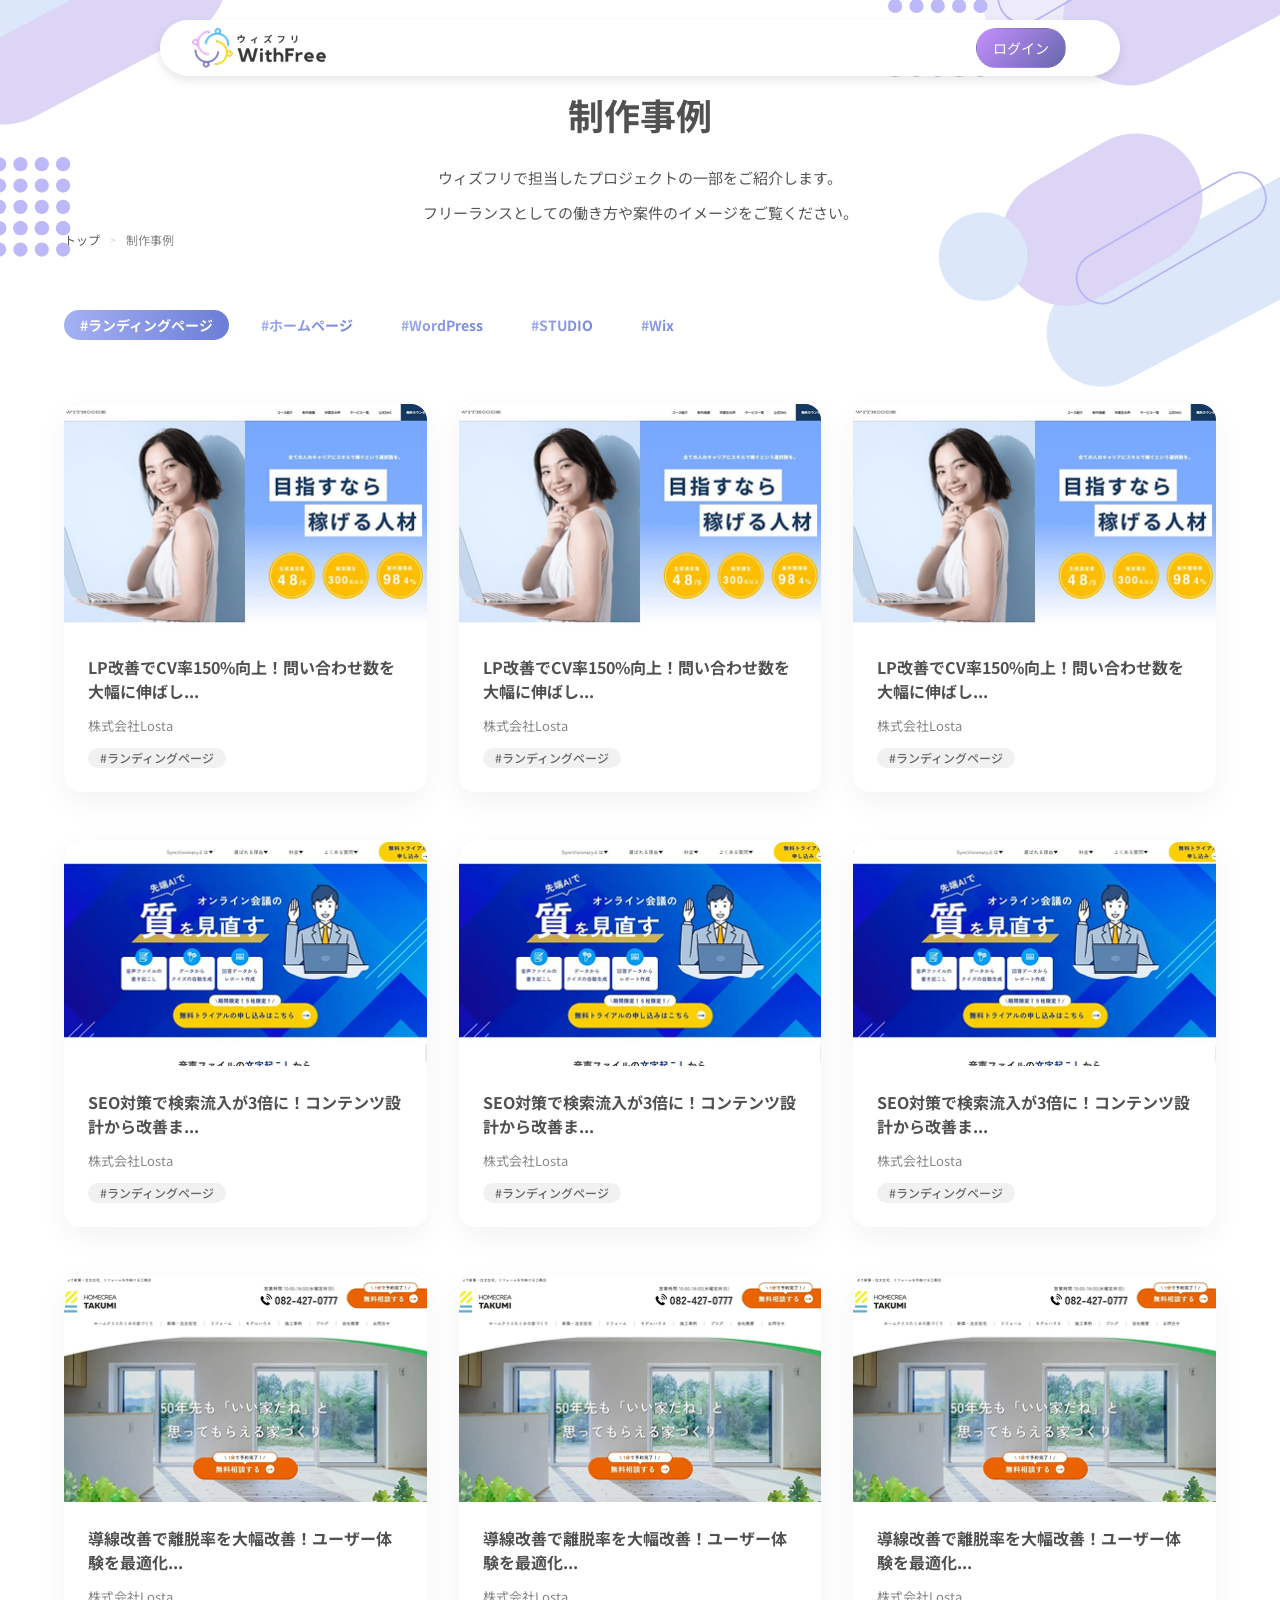
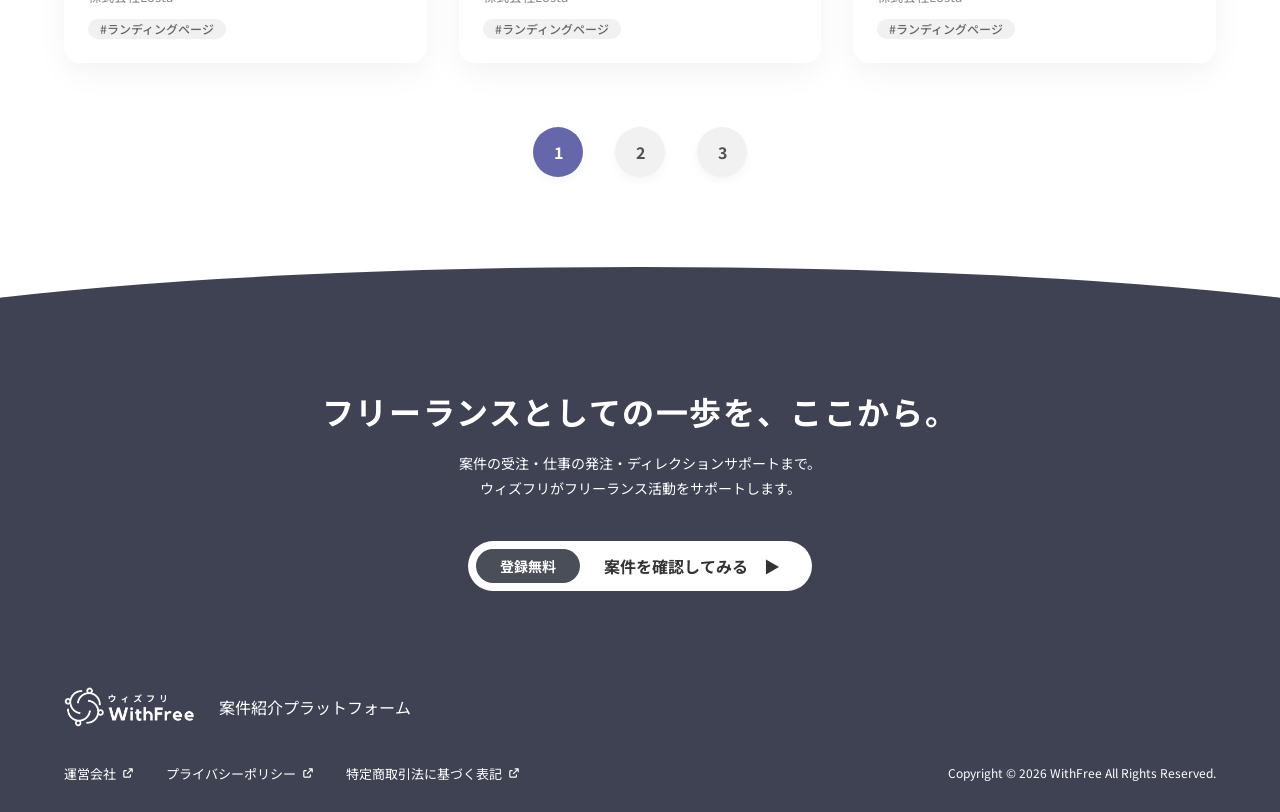
==== commit 7ebc79b4: "子ページ更新" ====
--- a/archive.html
+++ b/archive.html
@@ -30,7 +30,7 @@
     />
   </head>
 
-  <body class="page-top">
+  <body class="page-archive">
     <div id="loading" class="loading">
       <div class="loader">Loading...</div>
     </div>
@@ -68,9 +68,13 @@
     <main>
       <article>
         <section id="archive-heading">
-          <h2>プライバシーポリシー</h2>
+          <h2>制作事例</h2>
           <p>ウィズフリで担当したプロジェクトの一部をご紹介します。</p>
           <p>フリーランスとしての働き方や案件のイメージをご覧ください。</p>
+          <ul class="archive-heading_path">
+            <li><a href="./index.html">トップ</a></li>
+            <li>制作事例</li>
+          </ul>
         </section>
         <section id="archive-works">
           <ul class="archive-works_category">
@@ -83,7 +87,7 @@
           <div class="archive-works_all">
             <div class="archive-works_all_card">
               <div class="archive-works_all_card_img">
-                <img src="" />
+                <img src="/img/archive-sample_1.png" />
               </div>
               <h4 class="archive-works_all_card_heading">
                 LP改善でCV率150%向上！問い合わせ数を大幅に伸ばし...
@@ -93,7 +97,7 @@
             </div>
             <div class="archive-works_all_card">
               <div class="archive-works_all_card_img">
-                <img src="" />
+                <img src="/img/archive-sample_1.png" />
               </div>
               <h4 class="archive-works_all_card_heading">
                 LP改善でCV率150%向上！問い合わせ数を大幅に伸ばし...
@@ -103,7 +107,7 @@
             </div>
             <div class="archive-works_all_card">
               <div class="archive-works_all_card_img">
-                <img src="" />
+                <img src="/img/archive-sample_1.png" />
               </div>
               <h4 class="archive-works_all_card_heading">
                 LP改善でCV率150%向上！問い合わせ数を大幅に伸ばし...
@@ -111,6 +115,73 @@
               <p class="archive-works_all_card_customer">株式会社Losta</p>
               <p class="archive-works_all_card_category">#ランディングページ</p>
             </div>
+            <div class="archive-works_all_card">
+              <div class="archive-works_all_card_img">
+                <img src="/img/archive-sample_2.png" />
+              </div>
+              <h4 class="archive-works_all_card_heading">
+                SEO対策で検索流入が3倍に！コンテンツ設計から改善ま...
+              </h4>
+              <p class="archive-works_all_card_customer">株式会社Losta</p>
+              <p class="archive-works_all_card_category">#ランディングページ</p>
+            </div>
+            <div class="archive-works_all_card">
+              <div class="archive-works_all_card_img">
+                <img src="/img/archive-sample_2.png" />
+              </div>
+              <h4 class="archive-works_all_card_heading">
+                SEO対策で検索流入が3倍に！コンテンツ設計から改善ま...
+              </h4>
+              <p class="archive-works_all_card_customer">株式会社Losta</p>
+              <p class="archive-works_all_card_category">#ランディングページ</p>
+            </div>
+            <div class="archive-works_all_card">
+              <div class="archive-works_all_card_img">
+                <img src="/img/archive-sample_2.png" />
+              </div>
+              <h4 class="archive-works_all_card_heading">
+                SEO対策で検索流入が3倍に！コンテンツ設計から改善ま...
+              </h4>
+              <p class="archive-works_all_card_customer">株式会社Losta</p>
+              <p class="archive-works_all_card_category">#ランディングページ</p>
+            </div>
+            <div class="archive-works_all_card">
+              <div class="archive-works_all_card_img">
+                <img src="/img/archive-sample_3.png" />
+              </div>
+              <h4 class="archive-works_all_card_heading">
+                導線改善で離脱率を大幅改善！ユーザー体験を最適化...
+              </h4>
+              <p class="archive-works_all_card_customer">株式会社Losta</p>
+              <p class="archive-works_all_card_category">#ランディングページ</p>
+            </div>
+            <div class="archive-works_all_card">
+              <div class="archive-works_all_card_img">
+                <img src="/img/archive-sample_3.png" />
+              </div>
+              <h4 class="archive-works_all_card_heading">
+                導線改善で離脱率を大幅改善！ユーザー体験を最適化...
+              </h4>
+              <p class="archive-works_all_card_customer">株式会社Losta</p>
+              <p class="archive-works_all_card_category">#ランディングページ</p>
+            </div>
+            <div class="archive-works_all_card">
+              <div class="archive-works_all_card_img">
+                <img src="/img/archive-sample_3.png" />
+              </div>
+              <h4 class="archive-works_all_card_heading">
+                導線改善で離脱率を大幅改善！ユーザー体験を最適化...
+              </h4>
+              <p class="archive-works_all_card_customer">株式会社Losta</p>
+              <p class="archive-works_all_card_category">#ランディングページ</p>
+            </div>
+          </div>
+          <div class="archive-pagination">
+            <ul class="archive-pagination_list">
+              <li class="is-active"><a href="#">1</a></li>
+              <li><a href="#">2</a></li>
+              <li><a href="#">3</a></li>
+            </ul>
           </div>
         </section>
         <footer>
--- a/css/style.css
+++ b/css/style.css
@@ -632,6 +632,127 @@
     transform: translateX(0); /* 元の位置に戻す */
   }
 }
+footer {
+  background-color: transparent;
+  color: #ffffff;
+  margin-top: -8vw;
+  padding: 8rem 0 2rem;
+  position: relative;
+  overflow: hidden;
+  z-index: 10;
+}
+footer::before {
+  content: "";
+  position: absolute;
+  top: 0;
+  left: -20%;
+  width: 140%;
+  height: 100%;
+  background-color: #3e4252;
+  border-radius: 50% 50% 0 0/8vw 8vw 0 0;
+  z-index: -1;
+}
+footer .footer-wrapper {
+  width: 90%;
+  margin: 0 auto;
+}
+footer .footer-wrapper .footer-wrapper_message {
+  text-align: center;
+  margin-bottom: 6rem;
+}
+footer .footer-wrapper .footer-wrapper_message h3 {
+  font-size: 32px;
+  font-weight: bold;
+  letter-spacing: 0.05em;
+  margin: 0 0 1.5rem 0;
+}
+footer .footer-wrapper .footer-wrapper_message p {
+  font-size: 14px;
+  line-height: 1.8;
+  margin: 0;
+}
+footer .footer-wrapper .footer-wrapper_message .top-cta_free_button {
+  display: inline-flex;
+  align-items: center;
+  background-color: #ffffff;
+  color: #333333;
+  padding: 8px 32px 8px 8px;
+  border-radius: 50px;
+  margin-top: 2.5rem;
+  cursor: pointer;
+  transition: opacity 0.3s ease;
+}
+footer .footer-wrapper .footer-wrapper_message .top-cta_free_button:hover {
+  opacity: 0.8;
+}
+footer .footer-wrapper .footer-wrapper_message .top-cta_free_button .top-cta_free_button_registration {
+  background-color: #4a4e59;
+  color: #ffffff;
+  font-size: 14px;
+  padding: 10px 24px;
+  border-radius: 50px;
+  margin: 0 24px 0 0;
+}
+footer .footer-wrapper .footer-wrapper_message .top-cta_free_button .top-cta_free_button_serch {
+  font-size: 16px;
+  font-weight: bold;
+  margin: 0;
+}
+footer .footer-wrapper .footer-wrapper_info {
+  display: flex;
+  align-items: center;
+  gap: 1.5rem;
+  margin-bottom: 1.5rem;
+}
+footer .footer-wrapper .footer-wrapper_info img {
+  height: 40px;
+  width: auto;
+}
+footer .footer-wrapper .footer-wrapper_info h6 {
+  font-size: 16px;
+  font-weight: normal;
+  margin: 0;
+}
+footer .footer-wrapper .footer-wrapper_bottom {
+  display: flex;
+  justify-content: space-between;
+  align-items: center;
+  flex-wrap: wrap;
+  gap: 1rem;
+  padding-top: 1rem;
+}
+footer .footer-wrapper .footer-wrapper_bottom ul {
+  display: flex;
+  align-items: center;
+  gap: 2rem;
+  list-style: none;
+  padding: 0;
+  margin: 0;
+}
+footer .footer-wrapper .footer-wrapper_bottom ul li a {
+  display: flex;
+  align-items: center;
+  gap: 6px;
+  color: #ffffff;
+  font-size: 13px;
+  text-decoration: none;
+  cursor: pointer;
+  transition: opacity 0.3s ease;
+}
+footer .footer-wrapper .footer-wrapper_bottom ul li a:hover {
+  opacity: 0.7;
+}
+footer .footer-wrapper .footer-wrapper_bottom ul li a img {
+  width: 12px;
+  height: 12px;
+}
+footer .footer-wrapper .footer-wrapper_bottom h6 {
+  font-size: 12px;
+  font-weight: normal;
+  margin: 0;
+  color: #ffffff;
+}
+
 .page-top {
   font-size: 16px;
 }
@@ -1862,123 +1983,357 @@
   transform: translate(-50%, -50%) rotate(90deg);
   opacity: 0;
 }
-.page-top main article footer {
-  background-color: transparent;
-  color: #ffffff;
-  margin-top: -8vw;
-  padding: 8rem 0 2rem;
+
+.page-archive #archive-heading {
+  background-image: url("/img/hildpage-header.svg");
+  background-size: cover;
+  background-position: center bottom;
+  background-repeat: no-repeat;
+  text-align: center;
+  padding: 6rem 0 10rem;
+}
+.page-archive #archive-heading h2 {
+  font-size: 36px;
+  font-weight: bold;
+  color: #515151;
+  margin-bottom: 2rem;
   position: relative;
-  overflow: hidden;
-  z-index: 10;
-}
-.page-top main article footer::before {
-  content: "";
-  position: absolute;
-  top: 0;
-  left: -20%;
-  width: 140%;
-  height: 100%;
-  background-color: #3e4252;
-  border-radius: 50% 50% 0 0/8vw 8vw 0 0;
-  z-index: -1;
-}
-.page-top main article footer .footer-wrapper {
+  display: inline-block;
+}
+.page-archive #archive-heading p {
+  font-size: 15px;
+  line-height: 1.8;
+  color: #555555;
+  margin: 0 0 0.5rem 0;
+}
+.page-archive #archive-heading .archive-heading_path {
   width: 90%;
   margin: 0 auto;
-}
-.page-top main article footer .footer-wrapper .footer-wrapper_message {
-  text-align: center;
-  margin-bottom: 6rem;
-}
-.page-top main article footer .footer-wrapper .footer-wrapper_message h3 {
-  font-size: 32px;
-  font-weight: bold;
-  letter-spacing: 0.05em;
-  margin: 0 0 1.5rem 0;
-}
-.page-top main article footer .footer-wrapper .footer-wrapper_message p {
-  font-size: 14px;
-  line-height: 1.8;
-  margin: 0;
-}
-.page-top main article footer .footer-wrapper .footer-wrapper_message .top-cta_free_button {
-  display: inline-flex;
-  align-items: center;
-  background-color: #ffffff;
-  color: #333333;
-  padding: 8px 32px 8px 8px;
-  border-radius: 50px;
-  margin-top: 2.5rem;
-  cursor: pointer;
-  transition: opacity 0.3s ease;
-}
-.page-top main article footer .footer-wrapper .footer-wrapper_message .top-cta_free_button:hover {
-  opacity: 0.8;
-}
-.page-top main article footer .footer-wrapper .footer-wrapper_message .top-cta_free_button .top-cta_free_button_registration {
-  background-color: #4a4e59;
-  color: #ffffff;
-  font-size: 14px;
-  padding: 10px 24px;
-  border-radius: 50px;
-  margin: 0 24px 0 0;
-}
-.page-top main article footer .footer-wrapper .footer-wrapper_message .top-cta_free_button .top-cta_free_button_serch {
-  font-size: 16px;
-  font-weight: bold;
-  margin: 0;
-}
-.page-top main article footer .footer-wrapper .footer-wrapper_info {
-  display: flex;
-  align-items: center;
-  gap: 1.5rem;
-  margin-bottom: 1.5rem;
-}
-.page-top main article footer .footer-wrapper .footer-wrapper_info img {
-  height: 40px;
-  width: auto;
-}
-.page-top main article footer .footer-wrapper .footer-wrapper_info h6 {
-  font-size: 16px;
-  font-weight: normal;
-  margin: 0;
-}
-.page-top main article footer .footer-wrapper .footer-wrapper_bottom {
-  display: flex;
-  justify-content: space-between;
-  align-items: center;
+  text-align: left;
+  display: flex;
+  align-items: center;
+}
+.page-archive #archive-heading .archive-heading_path li {
+  font-size: 12px;
+  color: #888888;
+  display: flex;
+  align-items: center;
+  /* 最後の要素以外（トップ）の直後に > を自動生成する */
+}
+.page-archive #archive-heading .archive-heading_path li:not(:last-child)::after {
+  content: ">";
+  font-size: 10px;
+  color: #cccccc;
+  margin: 0 10px;
+}
+.page-archive #archive-heading .archive-heading_path li a {
+  text-decoration: none;
+  color: #555555;
+  transition: color 0.3s ease;
+}
+.page-archive #archive-heading .archive-heading_path li a:hover {
+  color: #3e4252;
+  text-decoration: underline;
+}
+.page-archive #archive-works {
+  width: 90%;
+  margin: 0 auto;
+  margin-top: -6rem;
+  position: relative;
+  z-index: 10;
+  padding-bottom: 8rem;
+}
+.page-archive #archive-works .archive-works_category {
+  display: flex;
   flex-wrap: wrap;
   gap: 1rem;
-  padding-top: 1rem;
-}
-.page-top main article footer .footer-wrapper .footer-wrapper_bottom ul {
+  align-items: center;
+  margin-bottom: 4rem;
+}
+.page-archive #archive-works .archive-works_category li {
+  overflow: hidden;
+  background-color: #ffffff;
+  border-radius: 50px;
+}
+.page-archive #archive-works .archive-works_category li a {
+  display: flex;
+  align-items: center;
+  justify-content: center;
+  padding: 0.5rem 1rem;
+  font-size: 14px;
+  font-weight: bold;
+  text-decoration: none;
+  background-image: linear-gradient(to right, #a5b1f4 0%, #6b7dd7 100%);
+  -webkit-background-clip: text;
+  background-clip: text;
+  color: transparent;
+  transition: opacity 0.3s ease;
+  line-height: 1;
+}
+.page-archive #archive-works .archive-works_category li a:hover {
+  opacity: 0.7;
+}
+.page-archive #archive-works .archive-works_category li:first-child {
+  background-image: linear-gradient(to right, #a5b1f4 0%, #6b7dd7 100%);
+  background-color: transparent;
+}
+.page-archive #archive-works .archive-works_category li:first-child a {
+  background-image: none;
+  -webkit-background-clip: border-box;
+  background-clip: border-box;
+  color: #ffffff;
+}
+.page-archive #archive-works .archive-works_all {
+  display: grid;
+  grid-template-columns: repeat(3, 1fr);
+  gap: 3rem 2rem;
+  margin-bottom: 4rem;
+}
+.page-archive #archive-works .archive-works_all_card {
+  background-color: #ffffff;
+  border-radius: 16px;
+  overflow: hidden;
+  box-shadow: 0 10px 30px rgba(0, 0, 0, 0.05);
+  display: flex;
+  flex-direction: column;
+  transition: transform 0.3s ease, box-shadow 0.3s ease;
+  cursor: pointer;
+}
+.page-archive #archive-works .archive-works_all_card:hover {
+  transform: translateY(-6px);
+  box-shadow: 0 15px 40px rgba(0, 0, 0, 0.1);
+}
+.page-archive #archive-works .archive-works_all_card_img {
+  width: 100%;
+  aspect-ratio: 16/10;
+  background-color: #e2e8f0; /* 画像がない時のダミーグレー */
+  overflow: hidden;
+}
+.page-archive #archive-works .archive-works_all_card_img img {
+  width: 100%;
+  height: 100%;
+  object-fit: cover;
+  transition: transform 0.3s ease;
+}
+.page-archive #archive-works .archive-works_all_card:hover .page-archive #archive-works .archive-works_all_card_img img {
+  transform: scale(1.05);
+}
+.page-archive #archive-works .archive-works_all_card .archive-works_all_card_heading {
+  font-size: 16px;
+  font-weight: bold;
+  line-height: 1.5;
+  color: #515151;
+  margin: 1.5rem 1.5rem 1rem 1.5rem;
+  /* 2行以上のテキストを三点リーダーにする場合 */
+  display: -webkit-box;
+  -webkit-box-orient: vertical;
+  -webkit-line-clamp: 2;
+  overflow: hidden;
+}
+.page-archive #archive-works .archive-works_all_card .archive-works_all_card_customer {
+  font-size: 13px;
+  color: #888888;
+  margin: 0 1.5rem 1rem 1.5rem;
+}
+.page-archive #archive-works .archive-works_all_card .archive-works_all_card_category {
+  display: inline-block;
+  font-size: 12px;
+  font-weight: 500;
+  color: #666666;
+  background-color: #f1f1f1;
+  padding: 4px 12px;
+  border-radius: 4px;
+  margin: 0 auto 1.5rem 1.5rem;
+  border: #666666;
+  border-radius: 20px;
+}
+@media (max-width: 960px) {
+  .page-archive #archive-works #archive-works .archive-works_all {
+    grid-template-columns: repeat(2, 1fr); /* タブレットサイズでは2カラムにする */
+    gap: 2rem 1.5rem;
+  }
+}
+@media (max-width: 599px) {
+  .page-archive #archive-works #archive-heading {
+    padding: 4rem 1rem 8rem;
+  }
+  .page-archive #archive-works #archive-heading h2 {
+    font-size: 28px;
+  }
+  .page-archive #archive-works #archive-works {
+    margin-top: -5rem;
+  }
+  .page-archive #archive-works #archive-works .archive-works_category {
+    gap: 0.5rem;
+    margin-bottom: 2.5rem;
+  }
+  .page-archive #archive-works #archive-works .archive-works_category li a {
+    padding: 8px 16px;
+    font-size: 13px;
+  }
+  .page-archive #archive-works #archive-works .archive-works_all {
+    grid-template-columns: 1fr; /* スマホでは縦1カラムにスッキリ整える */
+    gap: 2rem;
+  }
+}
+.page-archive #archive-works .archive-pagination {
+  display: flex;
+  justify-content: center;
+  margin: 4rem 0;
+}
+.page-archive #archive-works .archive-pagination_list {
   display: flex;
   align-items: center;
   gap: 2rem;
   list-style: none;
-  padding: 0;
+}
+.page-archive #archive-works .archive-pagination_list li a {
+  display: flex;
+  align-items: center;
+  justify-content: center;
+  width: 50px;
+  height: 50px;
+  background-color: #f1f1f1;
+  color: #515151;
+  font-size: 16px;
+  font-weight: bold;
+  text-decoration: none;
+  border-radius: 50%;
+  box-shadow: 0 4px 10px rgba(0, 0, 0, 0.04);
+  transition: all 0.3s ease;
+}
+.page-archive #archive-works .archive-pagination_list li a:hover {
+  background-color: #f1f1f1;
+  transform: translateY(-2px);
+}
+.page-archive #archive-works .archive-pagination_list li {
+  /* 現在表示しているページの数字 */
+}
+.page-archive #archive-works .archive-pagination_list li.is-active a {
+  background-color: #6667ab;
+  color: #ffffff;
+  pointer-events: none; /* 選択中はクリック無効化 */
+}
+
+.page-policy #policy-heading {
+  background-image: url("/img/hildpage-header.svg");
+  background-size: cover;
+  background-position: center bottom;
+  background-repeat: no-repeat;
+  text-align: center;
+  padding: 6rem 0 10rem;
+}
+.page-policy #policy-heading h2 {
+  font-size: 36px;
+  font-weight: bold;
+  color: #515151;
+  margin-bottom: 2rem;
+  position: relative;
+  display: inline-block;
+}
+.page-policy #policy-heading .policy-heading_path {
+  width: 90%;
+  margin: 0 auto;
+  margin-top: 3rem;
+  text-align: left;
+  display: flex;
+  align-items: center;
+}
+.page-policy #policy-heading .policy-heading_path li {
+  font-size: 12px;
+  color: #888888;
+  display: flex;
+  align-items: center;
+}
+.page-policy #policy-heading .policy-heading_path li:not(:last-child)::after {
+  content: ">";
+  font-size: 10px;
+  color: #cccccc;
+  margin: 0 10px;
+}
+.page-policy #policy-heading .policy-heading_path li a {
+  text-decoration: none;
+  color: #555555;
+  transition: color 0.3s ease;
+}
+.page-policy #policy-heading .policy-heading_path li a:hover {
+  color: #3e4252;
+  text-decoration: underline;
+}
+.page-policy #privacy-content {
+  /* 🚨 魔法のネガティブマージン：白いコンテナを上の波背景に食い込ませる */
+  margin-top: -6rem;
+  position: relative;
+  z-index: 10;
+  padding-bottom: 8rem; /* フッターとの間の余白 */
+  /* 白い大きな書類型コンテナのラッパー */
+}
+.page-policy #privacy-content .privacy-content_wrapper {
+  width: 90%;
+  margin: 0 auto;
+  /* 共通の横幅を適用して中央寄せ */
+  background-color: #ffffff;
+  padding: 5rem 6rem; /* カンプに合わせた、文字の周りの広大な白い余白 */
+  border-radius: 16px;
+  box-shadow: 0 10px 40px rgba(0, 0, 0, 0.04); /* ふんわりとした柔らかな影 */
+  /* 各規約の項目ブロック（塊） */
+}
+.page-policy #privacy-content .privacy-content_wrapper_block {
+  margin-bottom: 4rem; /* 項目と項目の間の広い縦の隙間 */
+}
+.page-policy #privacy-content .privacy-content_wrapper_block h3 {
+  font-size: 18px;
+  font-weight: bold;
+  color: #515151;
+  padding-bottom: 0.75rem;
+  margin: 0 0 1.5rem 0;
+  /* カンプに合わせた、見出しの下のうっすらとした区切り線 */
+  border-bottom: 1px solid #e2e8f0;
+}
+.page-policy #privacy-content .privacy-content_wrapper_block p {
+  font-size: 14px;
+  line-height: 1.85; /* 🚨 文書が詰まって見えないようにするための広い行間 */
+  color: #4a4a4a; /* 柔らかい黒にして可読性を格段にアップ */
   margin: 0;
-}
-.page-top main article footer .footer-wrapper .footer-wrapper_bottom ul li a {
-  display: flex;
-  align-items: center;
-  gap: 6px;
-  color: #ffffff;
-  font-size: 13px;
-  text-decoration: none;
-  cursor: pointer;
-  transition: opacity 0.3s ease;
-}
-.page-top main article footer .footer-wrapper .footer-wrapper_bottom ul li a:hover {
-  opacity: 0.7;
-}
-.page-top main article footer .footer-wrapper .footer-wrapper_bottom ul li a img {
-  width: 12px;
-  height: 12px;
-}
-.page-top main article footer .footer-wrapper .footer-wrapper_bottom h6 {
+  /* 10.お問い合わせ内のメールアドレス部分（pの2番目）を強調 */
+}
+.page-policy #privacy-content .privacy-content_wrapper_block p + p {
+  margin-top: 0.5rem;
+  font-weight: bold;
+  color: #6667ab; /* カンプのメールアドレス用（ブランドカラー等） */
+}
+.page-policy #privacy-content .privacy-content_wrapper {
+  /* 右下の制定日・改定日エリア */
+}
+.page-policy #privacy-content .privacy-content_wrapper .privacy-content_meta {
+  text-align: right; /* 右寄せ */
+  margin-top: 4rem;
+}
+.page-policy #privacy-content .privacy-content_wrapper .privacy-content_meta p {
   font-size: 12px;
-  font-weight: normal;
-  margin: 0;
-  color: #ffffff;
-}
+  color: #999999; /* 日付情報は目立たない薄いグレーに */
+  margin: 0 0 0.25rem 0;
+}
+.page-policy {
+  /* ==========================================
+     Responsive (レスポンシブ・スマホ対応)
+  ========================================== */
+}
+@media (max-width: 768px) {
+  .page-policy #privacy-content {
+    margin-top: -4rem; /* スマホ時は波背景への食い込みを少し浅く調整 */
+  }
+  .page-policy #privacy-content .privacy-content_wrapper {
+    padding: 3rem 2rem; /* スマホ画面の横幅に合わせて白い余白を狭める */
+    border-radius: 8px;
+  }
+  .page-policy #privacy-content .privacy-content_wrapper_block {
+    margin-bottom: 3rem; /* スマホ向けに項目の隙間を少し詰める */
+  }
+  .page-policy #privacy-content .privacy-content_wrapper_block h3 {
+    font-size: 16px; /* 見出しをスマホサイズに縮小 */
+  }
+  .page-policy #privacy-content .privacy-content_wrapper_block p {
+    font-size: 13px; /* 本文もスマホ向けに最適化 */
+  }
+}
